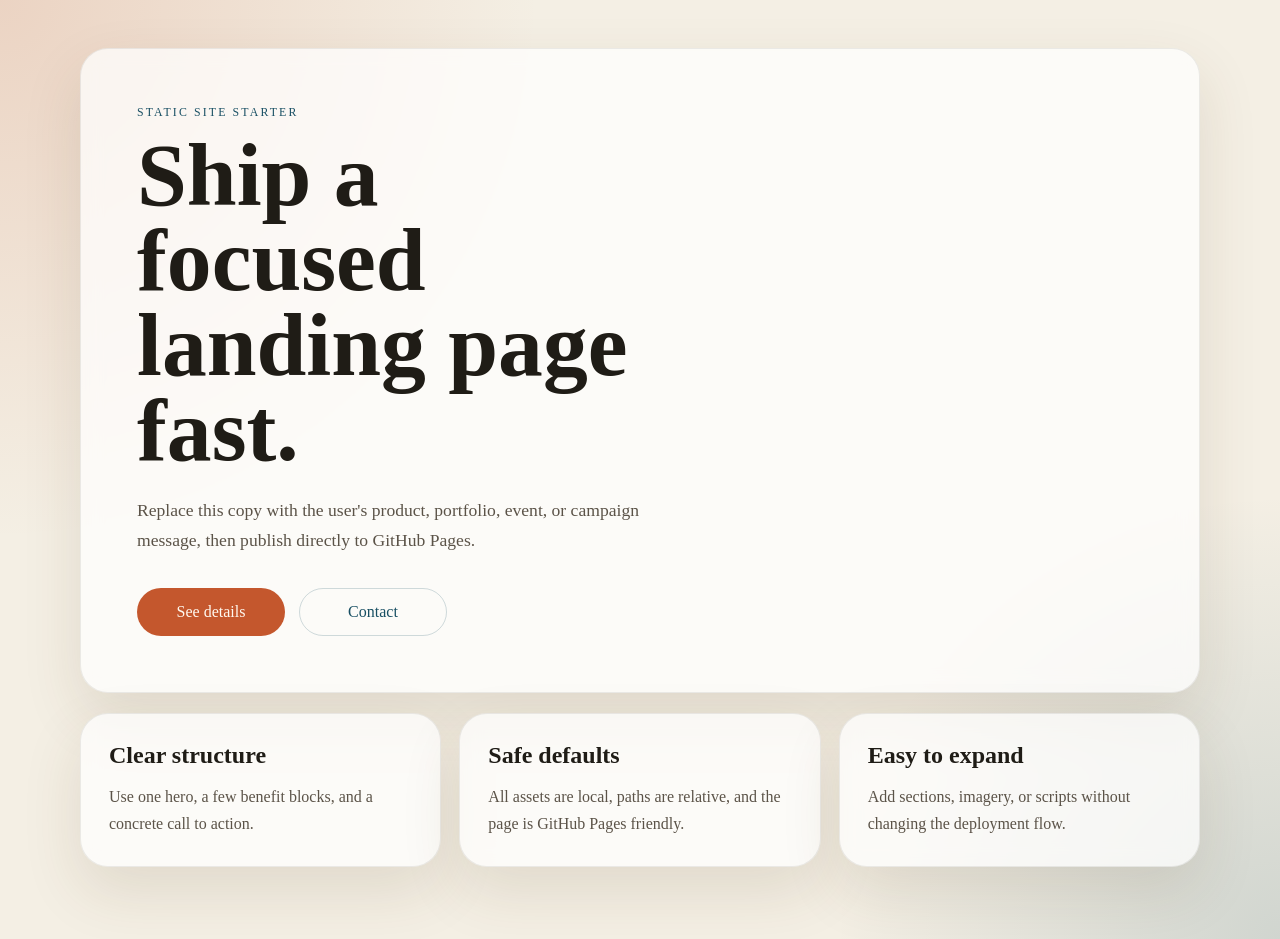
==== index.html @ 8eb9bbf6 "Deploy static site starter" ====
<!doctype html>
<html lang="en">
  <head>
    <meta charset="UTF-8" />
    <meta name="viewport" content="width=device-width, initial-scale=1.0" />
    <title>Launch Ready</title>
    <link rel="stylesheet" href="./styles.css" />
  </head>
  <body>
    <main class="page">
      <section class="hero">
        <p class="eyebrow">Static Site Starter</p>
        <h1>Ship a focused landing page fast.</h1>
        <p class="lede">
          Replace this copy with the user's product, portfolio, event, or campaign
          message, then publish directly to GitHub Pages.
        </p>
        <div class="actions">
          <a class="button primary" href="#details">See details</a>
          <a class="button secondary" href="mailto:hello@example.com">Contact</a>
        </div>
      </section>

      <section class="details" id="details">
        <article>
          <h2>Clear structure</h2>
          <p>Use one hero, a few benefit blocks, and a concrete call to action.</p>
        </article>
        <article>
          <h2>Safe defaults</h2>
          <p>All assets are local, paths are relative, and the page is GitHub Pages friendly.</p>
        </article>
        <article>
          <h2>Easy to expand</h2>
          <p>Add sections, imagery, or scripts without changing the deployment flow.</p>
        </article>
      </section>
    </main>
    <script src="./script.js"></script>
  </body>
</html>
---- styles.css ----
:root {
  color-scheme: light;
  --bg: #f4efe4;
  --panel: rgba(255, 255, 255, 0.72);
  --ink: #1f1c16;
  --muted: #5b5348;
  --accent: #c4572d;
  --accent-2: #184f63;
  --border: rgba(31, 28, 22, 0.08);
  --shadow: 0 24px 60px rgba(84, 61, 23, 0.12);
}

* {
  box-sizing: border-box;
}

body {
  margin: 0;
  min-height: 100vh;
  font-family: "Georgia", "Times New Roman", serif;
  color: var(--ink);
  background:
    radial-gradient(circle at top left, rgba(196, 87, 45, 0.18), transparent 34%),
    radial-gradient(circle at bottom right, rgba(24, 79, 99, 0.16), transparent 28%),
    var(--bg);
}

.page {
  width: min(1120px, calc(100% - 32px));
  margin: 0 auto;
  padding: 48px 0 72px;
}

.hero,
.details article {
  background: var(--panel);
  border: 1px solid var(--border);
  border-radius: 28px;
  box-shadow: var(--shadow);
  backdrop-filter: blur(10px);
}

.hero {
  padding: 56px;
}

.eyebrow {
  margin: 0 0 12px;
  text-transform: uppercase;
  letter-spacing: 0.18em;
  font-size: 0.74rem;
  color: var(--accent-2);
}

h1,
h2 {
  margin: 0;
  font-weight: 600;
}

h1 {
  max-width: 12ch;
  font-size: clamp(2.8rem, 7vw, 5.6rem);
  line-height: 0.95;
}

.lede {
  max-width: 58ch;
  margin: 24px 0 0;
  font-size: 1.1rem;
  line-height: 1.7;
  color: var(--muted);
}

.actions {
  display: flex;
  flex-wrap: wrap;
  gap: 14px;
  margin-top: 32px;
}

.button {
  display: inline-flex;
  align-items: center;
  justify-content: center;
  min-width: 148px;
  padding: 14px 20px;
  border-radius: 999px;
  text-decoration: none;
  transition: transform 180ms ease, opacity 180ms ease;
}

.button:hover {
  transform: translateY(-1px);
}

.primary {
  background: var(--accent);
  color: #fff9f0;
}

.secondary {
  border: 1px solid rgba(24, 79, 99, 0.2);
  color: var(--accent-2);
}

.details {
  display: grid;
  grid-template-columns: repeat(3, minmax(0, 1fr));
  gap: 18px;
  margin-top: 20px;
}

.details article {
  padding: 28px;
}

.details p {
  margin: 14px 0 0;
  line-height: 1.7;
  color: var(--muted);
}

@media (max-width: 780px) {
  .page {
    width: min(100% - 20px, 1120px);
    padding-top: 24px;
  }

  .hero {
    padding: 28px;
  }

  .details {
    grid-template-columns: 1fr;
  }
}
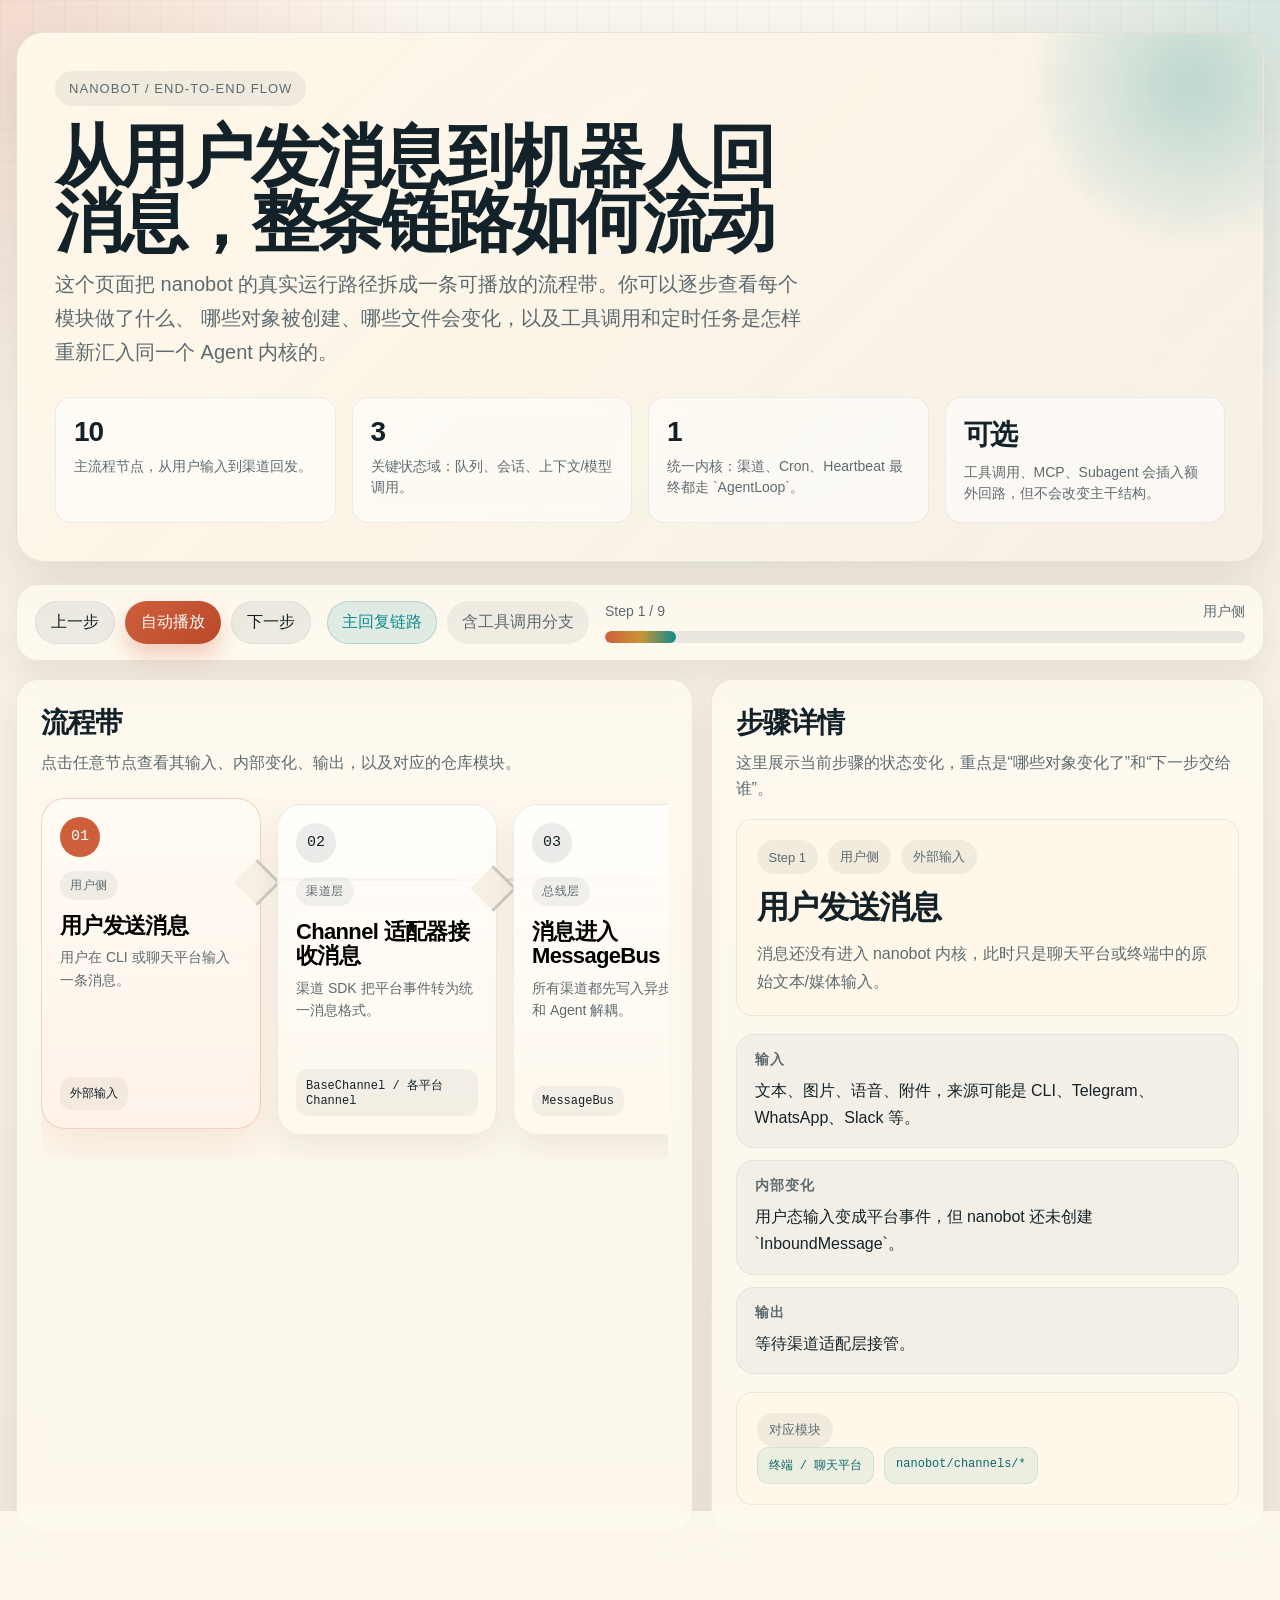
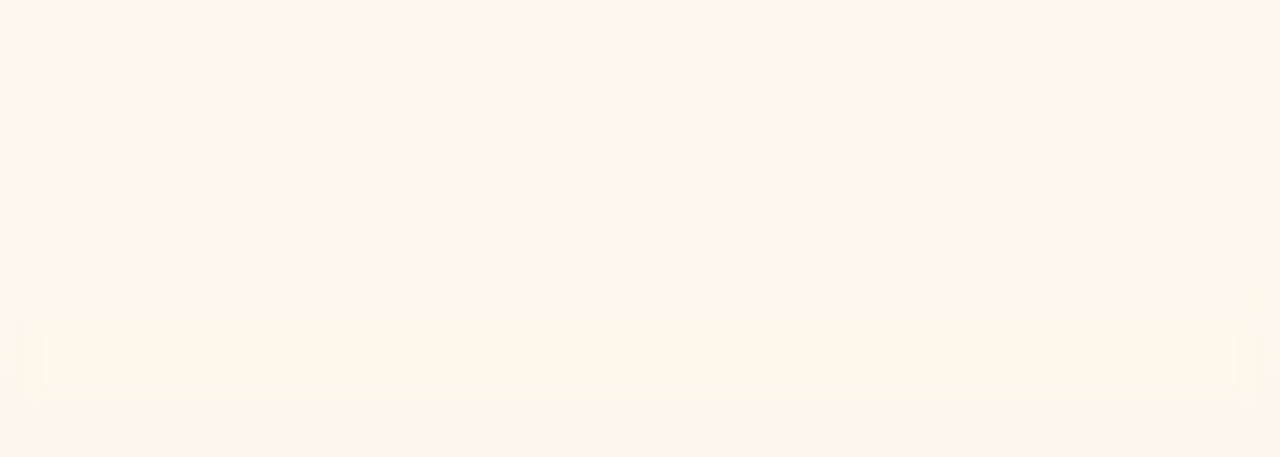
==== commit a18bf323: "Deploy nanobot message flow site" ====
--- a/index.html
+++ b/index.html
@@ -1,41 +1,1134 @@
-<!doctype html>
-<html lang="en">
-  <head>
-    <meta charset="UTF-8" />
-    <meta name="viewport" content="width=device-width, initial-scale=1.0" />
-    <title>Launch Ready</title>
-    <link rel="stylesheet" href="./styles.css" />
-  </head>
-  <body>
-    <main class="page">
-      <section class="hero">
-        <p class="eyebrow">Static Site Starter</p>
-        <h1>Ship a focused landing page fast.</h1>
-        <p class="lede">
-          Replace this copy with the user's product, portfolio, event, or campaign
-          message, then publish directly to GitHub Pages.
-        </p>
-        <div class="actions">
-          <a class="button primary" href="#details">See details</a>
-          <a class="button secondary" href="mailto:hello@example.com">Contact</a>
+<!DOCTYPE html>
+<html lang="zh-CN">
+<head>
+  <meta charset="UTF-8">
+  <meta name="viewport" content="width=device-width, initial-scale=1.0">
+  <title>nanobot 消息全流程可视化</title>
+  <style>
+    :root {
+      --bg: #f6efe4;
+      --bg-deep: #e9dbc5;
+      --panel: rgba(255, 250, 241, 0.82);
+      --panel-strong: rgba(255, 248, 234, 0.94);
+      --ink: #132229;
+      --muted: #5d6b70;
+      --line: rgba(19, 34, 41, 0.12);
+      --accent: #cf5f3b;
+      --accent-soft: rgba(207, 95, 59, 0.14);
+      --secondary: #0f8b8d;
+      --secondary-soft: rgba(15, 139, 141, 0.12);
+      --gold: #c99534;
+      --shadow: 0 22px 55px rgba(45, 41, 35, 0.12);
+      --radius-xl: 28px;
+      --radius-lg: 22px;
+      --radius-md: 16px;
+      --max-width: 1360px;
+      --font-main: "Avenir Next", "Segoe UI Variable", "IBM Plex Sans", "PingFang SC", "Hiragino Sans GB", sans-serif;
+      --font-mono: "SF Mono", "IBM Plex Mono", "Menlo", monospace;
+    }
+
+    * {
+      box-sizing: border-box;
+    }
+
+    html {
+      scroll-behavior: smooth;
+    }
+
+    body {
+      margin: 0;
+      font-family: var(--font-main);
+      color: var(--ink);
+      background:
+        radial-gradient(circle at top left, rgba(207, 95, 59, 0.18), transparent 26rem),
+        radial-gradient(circle at top right, rgba(15, 139, 141, 0.16), transparent 24rem),
+        linear-gradient(180deg, #fbf6ee 0%, var(--bg) 40%, #efe6d8 100%);
+      min-height: 100vh;
+    }
+
+    body::before {
+      content: "";
+      position: fixed;
+      inset: 0;
+      pointer-events: none;
+      background-image:
+        linear-gradient(rgba(19, 34, 41, 0.03) 1px, transparent 1px),
+        linear-gradient(90deg, rgba(19, 34, 41, 0.03) 1px, transparent 1px);
+      background-size: 32px 32px;
+      mask-image: linear-gradient(180deg, rgba(0, 0, 0, 0.75), transparent 86%);
+    }
+
+    .shell {
+      position: relative;
+      width: min(var(--max-width), calc(100vw - 32px));
+      margin: 0 auto;
+      padding: 32px 0 48px;
+    }
+
+    .hero {
+      position: relative;
+      overflow: hidden;
+      padding: 38px;
+      border-radius: var(--radius-xl);
+      background:
+        linear-gradient(135deg, rgba(255, 248, 234, 0.98), rgba(246, 239, 228, 0.92)),
+        linear-gradient(160deg, var(--accent-soft), transparent 42%);
+      border: 1px solid rgba(19, 34, 41, 0.08);
+      box-shadow: var(--shadow);
+    }
+
+    .hero::after {
+      content: "";
+      position: absolute;
+      width: 320px;
+      height: 320px;
+      right: -90px;
+      top: -110px;
+      border-radius: 50%;
+      background:
+        radial-gradient(circle at center, rgba(15, 139, 141, 0.26), rgba(15, 139, 141, 0.04) 65%, transparent 70%);
+      filter: blur(8px);
+    }
+
+    .eyebrow {
+      display: inline-flex;
+      align-items: center;
+      gap: 10px;
+      padding: 10px 14px;
+      border-radius: 999px;
+      background: rgba(19, 34, 41, 0.06);
+      color: var(--muted);
+      font-size: 13px;
+      letter-spacing: 0.08em;
+      text-transform: uppercase;
+    }
+
+    h1 {
+      margin: 18px 0 14px;
+      max-width: 780px;
+      font-size: clamp(32px, 6vw, 68px);
+      line-height: 0.95;
+      letter-spacing: -0.04em;
+    }
+
+    .hero p {
+      max-width: 760px;
+      margin: 0;
+      font-size: clamp(16px, 2vw, 20px);
+      line-height: 1.7;
+      color: var(--muted);
+    }
+
+    .hero-grid {
+      display: grid;
+      gap: 16px;
+      margin-top: 28px;
+      grid-template-columns: repeat(4, minmax(0, 1fr));
+    }
+
+    .metric {
+      padding: 18px;
+      border-radius: var(--radius-md);
+      background: rgba(255, 255, 255, 0.56);
+      border: 1px solid rgba(19, 34, 41, 0.07);
+      backdrop-filter: blur(10px);
+    }
+
+    .metric strong {
+      display: block;
+      font-size: 28px;
+      letter-spacing: -0.04em;
+    }
+
+    .metric span {
+      display: block;
+      margin-top: 8px;
+      color: var(--muted);
+      font-size: 14px;
+      line-height: 1.5;
+    }
+
+    .controls {
+      display: flex;
+      flex-wrap: wrap;
+      justify-content: space-between;
+      gap: 16px;
+      align-items: center;
+      margin: 22px 0 18px;
+      padding: 16px 18px;
+      border-radius: var(--radius-lg);
+      background: var(--panel);
+      border: 1px solid rgba(19, 34, 41, 0.08);
+      box-shadow: 0 12px 28px rgba(45, 41, 35, 0.08);
+      backdrop-filter: blur(10px);
+    }
+
+    .controls-group {
+      display: flex;
+      flex-wrap: wrap;
+      align-items: center;
+      gap: 10px;
+    }
+
+    button {
+      border: 0;
+      cursor: pointer;
+      transition: transform 180ms ease, box-shadow 180ms ease, background 180ms ease;
+      font: inherit;
+    }
+
+    .action {
+      padding: 11px 16px;
+      border-radius: 999px;
+      background: rgba(19, 34, 41, 0.07);
+      color: var(--ink);
+      box-shadow: inset 0 0 0 1px rgba(19, 34, 41, 0.06);
+    }
+
+    .action.primary {
+      background: linear-gradient(135deg, var(--accent), #b9492a);
+      color: #fff;
+      box-shadow: 0 12px 22px rgba(207, 95, 59, 0.28);
+    }
+
+    .action:hover {
+      transform: translateY(-1px);
+    }
+
+    .chipset {
+      display: flex;
+      flex-wrap: wrap;
+      gap: 10px;
+    }
+
+    .chip {
+      padding: 10px 14px;
+      border-radius: 999px;
+      background: rgba(19, 34, 41, 0.06);
+      color: var(--muted);
+      cursor: pointer;
+      user-select: none;
+      border: 1px solid transparent;
+      transition: all 180ms ease;
+    }
+
+    .chip.active {
+      background: var(--secondary-soft);
+      color: var(--secondary);
+      border-color: rgba(15, 139, 141, 0.22);
+    }
+
+    .progress-wrap {
+      min-width: 260px;
+      flex: 1;
+    }
+
+    .progress-meta {
+      display: flex;
+      justify-content: space-between;
+      margin-bottom: 10px;
+      font-size: 14px;
+      color: var(--muted);
+    }
+
+    .progress-bar {
+      position: relative;
+      height: 12px;
+      border-radius: 999px;
+      background: rgba(19, 34, 41, 0.08);
+      overflow: hidden;
+    }
+
+    .progress-fill {
+      position: absolute;
+      inset: 0 auto 0 0;
+      width: 12%;
+      background: linear-gradient(90deg, var(--accent), var(--gold), var(--secondary));
+      border-radius: inherit;
+      transition: width 300ms ease;
+    }
+
+    .main-grid {
+      display: grid;
+      grid-template-columns: minmax(0, 1.1fr) minmax(360px, 0.9fr);
+      gap: 18px;
+    }
+
+    .panel {
+      background: var(--panel);
+      border: 1px solid rgba(19, 34, 41, 0.08);
+      border-radius: var(--radius-lg);
+      box-shadow: 0 18px 36px rgba(45, 41, 35, 0.08);
+      backdrop-filter: blur(10px);
+    }
+
+    .timeline-panel {
+      padding: 24px;
+      overflow: hidden;
+    }
+
+    .timeline-head {
+      display: flex;
+      justify-content: space-between;
+      gap: 16px;
+      align-items: end;
+      margin-bottom: 20px;
+    }
+
+    .timeline-head h2,
+    .detail-head h2,
+    .board-head h2 {
+      margin: 0;
+      font-size: 28px;
+      letter-spacing: -0.03em;
+    }
+
+    .timeline-head p,
+    .detail-head p,
+    .board-head p {
+      margin: 8px 0 0;
+      color: var(--muted);
+      line-height: 1.6;
+    }
+
+    .lane {
+      position: relative;
+      display: grid;
+      grid-template-columns: repeat(var(--step-count, 10), minmax(220px, 1fr));
+      gap: 16px;
+      overflow-x: auto;
+      padding: 8px 6px 24px;
+      scroll-snap-type: x proximity;
+    }
+
+    .lane::before {
+      content: "";
+      position: absolute;
+      left: 0;
+      right: 0;
+      top: 82px;
+      height: 3px;
+      background:
+        linear-gradient(90deg, rgba(19, 34, 41, 0.06), rgba(19, 34, 41, 0.18), rgba(19, 34, 41, 0.06));
+    }
+
+    .step {
+      position: relative;
+      z-index: 1;
+      display: flex;
+      flex-direction: column;
+      text-align: left;
+      min-height: 220px;
+      padding: 18px;
+      border-radius: 24px;
+      border: 1px solid rgba(19, 34, 41, 0.08);
+      background: linear-gradient(180deg, rgba(255, 255, 255, 0.78), rgba(255, 248, 236, 0.92));
+      box-shadow: 0 14px 30px rgba(45, 41, 35, 0.08);
+      scroll-snap-align: start;
+      transition: transform 200ms ease, border-color 200ms ease, box-shadow 200ms ease, background 200ms ease;
+    }
+
+    .step::before {
+      content: "";
+      position: absolute;
+      top: 67px;
+      right: -14px;
+      width: 30px;
+      height: 30px;
+      border-top: 3px solid rgba(19, 34, 41, 0.18);
+      border-right: 3px solid rgba(19, 34, 41, 0.18);
+      transform: rotate(45deg);
+      background: var(--bg);
+      z-index: -1;
+    }
+
+    .step:last-child::before {
+      display: none;
+    }
+
+    .step.active {
+      transform: translateY(-6px);
+      border-color: rgba(207, 95, 59, 0.26);
+      background:
+        linear-gradient(180deg, rgba(255, 251, 244, 1), rgba(255, 243, 232, 0.98)),
+        radial-gradient(circle at top right, rgba(207, 95, 59, 0.16), transparent 12rem);
+      box-shadow: 0 20px 44px rgba(207, 95, 59, 0.12);
+    }
+
+    .step.optional {
+      background:
+        linear-gradient(180deg, rgba(244, 251, 250, 0.95), rgba(235, 246, 245, 0.98));
+    }
+
+    .step-num {
+      display: inline-flex;
+      width: 40px;
+      height: 40px;
+      align-items: center;
+      justify-content: center;
+      border-radius: 50%;
+      font-family: var(--font-mono);
+      font-size: 15px;
+      background: rgba(19, 34, 41, 0.08);
+      color: var(--ink);
+    }
+
+    .step.active .step-num {
+      background: var(--accent);
+      color: #fff;
+    }
+
+    .step-tag {
+      display: inline-flex;
+      margin-top: 14px;
+      padding: 6px 10px;
+      border-radius: 999px;
+      font-size: 12px;
+      letter-spacing: 0.06em;
+      text-transform: uppercase;
+      color: var(--muted);
+      background: rgba(19, 34, 41, 0.06);
+    }
+
+    .step h3 {
+      margin: 14px 0 8px;
+      font-size: 22px;
+      line-height: 1.12;
+      letter-spacing: -0.03em;
+    }
+
+    .step p {
+      margin: 0 0 14px;
+      color: var(--muted);
+      line-height: 1.6;
+      font-size: 14px;
+    }
+
+    .step code {
+      display: inline-block;
+      margin-top: auto;
+      font-family: var(--font-mono);
+      font-size: 12px;
+      padding: 8px 10px;
+      border-radius: 12px;
+      background: rgba(19, 34, 41, 0.05);
+      color: var(--ink);
+    }
+
+    .detail-panel {
+      padding: 24px;
+      display: grid;
+      gap: 18px;
+      align-content: start;
+    }
+
+    .detail-card {
+      padding: 20px;
+      border-radius: var(--radius-md);
+      background: var(--panel-strong);
+      border: 1px solid rgba(19, 34, 41, 0.08);
+    }
+
+    .detail-meta {
+      display: flex;
+      flex-wrap: wrap;
+      gap: 10px;
+      margin-bottom: 12px;
+    }
+
+    .pill {
+      display: inline-flex;
+      align-items: center;
+      gap: 8px;
+      padding: 8px 12px;
+      border-radius: 999px;
+      font-size: 13px;
+      background: rgba(19, 34, 41, 0.06);
+      color: var(--muted);
+    }
+
+    .detail-title {
+      margin: 0;
+      font-size: 32px;
+      letter-spacing: -0.04em;
+    }
+
+    .detail-lead {
+      margin: 10px 0 0;
+      color: var(--muted);
+      line-height: 1.7;
+      font-size: 16px;
+    }
+
+    .change-grid {
+      display: grid;
+      gap: 12px;
+    }
+
+    .change {
+      padding: 16px 18px;
+      border-radius: 18px;
+      background: rgba(19, 34, 41, 0.04);
+      border: 1px solid rgba(19, 34, 41, 0.06);
+    }
+
+    .change strong {
+      display: block;
+      font-size: 14px;
+      text-transform: uppercase;
+      letter-spacing: 0.08em;
+      color: var(--muted);
+      margin-bottom: 8px;
+    }
+
+    .change p {
+      margin: 0;
+      line-height: 1.7;
+    }
+
+    .file-list {
+      display: flex;
+      flex-wrap: wrap;
+      gap: 10px;
+    }
+
+    .file {
+      font-family: var(--font-mono);
+      font-size: 12px;
+      padding: 9px 11px;
+      border-radius: 12px;
+      background: rgba(15, 139, 141, 0.08);
+      color: #0d6769;
+      border: 1px solid rgba(15, 139, 141, 0.12);
+    }
+
+    .board {
+      margin-top: 18px;
+      padding: 24px;
+    }
+
+    .board-grid {
+      display: grid;
+      grid-template-columns: repeat(4, minmax(0, 1fr));
+      gap: 14px;
+      margin-top: 18px;
+    }
+
+    .state-box {
+      padding: 16px;
+      border-radius: 18px;
+      border: 1px solid rgba(19, 34, 41, 0.07);
+      background: linear-gradient(180deg, rgba(255, 251, 245, 0.9), rgba(248, 241, 231, 0.88));
+    }
+
+    .state-box h3 {
+      margin: 0 0 10px;
+      font-size: 15px;
+      letter-spacing: 0.04em;
+      text-transform: uppercase;
+      color: var(--muted);
+    }
+
+    .state-box p {
+      margin: 0;
+      line-height: 1.7;
+      font-size: 14px;
+    }
+
+    .legend {
+      display: flex;
+      flex-wrap: wrap;
+      gap: 12px;
+      margin-top: 16px;
+      color: var(--muted);
+      font-size: 14px;
+    }
+
+    .legend span {
+      display: inline-flex;
+      align-items: center;
+      gap: 8px;
+    }
+
+    .legend i {
+      width: 12px;
+      height: 12px;
+      border-radius: 50%;
+      display: inline-block;
+    }
+
+    .legend .l1 {
+      background: var(--accent);
+    }
+
+    .legend .l2 {
+      background: var(--secondary);
+    }
+
+    .legend .l3 {
+      background: var(--gold);
+    }
+
+    .footer-note {
+      margin-top: 18px;
+      padding: 16px 18px;
+      border-radius: 18px;
+      background: rgba(19, 34, 41, 0.05);
+      color: var(--muted);
+      line-height: 1.7;
+    }
+
+    @media (max-width: 1120px) {
+      .hero-grid,
+      .board-grid,
+      .main-grid {
+        grid-template-columns: repeat(2, minmax(0, 1fr));
+      }
+
+      .main-grid {
+        grid-template-columns: 1fr;
+      }
+    }
+
+    @media (max-width: 720px) {
+      .shell {
+        width: min(var(--max-width), calc(100vw - 20px));
+        padding-top: 18px;
+      }
+
+      .hero,
+      .timeline-panel,
+      .detail-panel,
+      .board {
+        padding: 18px;
+      }
+
+      .hero-grid,
+      .board-grid {
+        grid-template-columns: 1fr;
+      }
+
+      .timeline-head {
+        display: block;
+      }
+
+      .lane {
+        grid-template-columns: repeat(var(--step-count, 10), minmax(250px, 1fr));
+      }
+
+      h1 {
+        line-height: 1;
+      }
+    }
+  </style>
+</head>
+<body>
+  <div class="shell">
+    <section class="hero">
+      <div class="eyebrow">nanobot / end-to-end flow</div>
+      <h1>从用户发消息到机器人回消息，整条链路如何流动</h1>
+      <p>
+        这个页面把 nanobot 的真实运行路径拆成一条可播放的流程带。你可以逐步查看每个模块做了什么、
+        哪些对象被创建、哪些文件会变化，以及工具调用和定时任务是怎样重新汇入同一个 Agent 内核的。
+      </p>
+      <div class="hero-grid">
+        <div class="metric">
+          <strong>10</strong>
+          <span>主流程节点，从用户输入到渠道回发。</span>
         </div>
-      </section>
-
-      <section class="details" id="details">
-        <article>
-          <h2>Clear structure</h2>
-          <p>Use one hero, a few benefit blocks, and a concrete call to action.</p>
-        </article>
-        <article>
-          <h2>Safe defaults</h2>
-          <p>All assets are local, paths are relative, and the page is GitHub Pages friendly.</p>
-        </article>
-        <article>
-          <h2>Easy to expand</h2>
-          <p>Add sections, imagery, or scripts without changing the deployment flow.</p>
-        </article>
-      </section>
-    </main>
-    <script src="./script.js"></script>
-  </body>
+        <div class="metric">
+          <strong>3</strong>
+          <span>关键状态域：队列、会话、上下文/模型调用。</span>
+        </div>
+        <div class="metric">
+          <strong>1</strong>
+          <span>统一内核：渠道、Cron、Heartbeat 最终都走 `AgentLoop`。</span>
+        </div>
+        <div class="metric">
+          <strong>可选</strong>
+          <span>工具调用、MCP、Subagent 会插入额外回路，但不会改变主干结构。</span>
+        </div>
+      </div>
+    </section>
+
+    <section class="controls panel">
+      <div class="controls-group">
+        <button class="action" id="prevBtn">上一步</button>
+        <button class="action primary" id="playBtn">自动播放</button>
+        <button class="action" id="nextBtn">下一步</button>
+      </div>
+      <div class="chipset" id="modeSwitch">
+        <button class="chip active" data-mode="main">主回复链路</button>
+        <button class="chip" data-mode="optional">含工具调用分支</button>
+      </div>
+      <div class="progress-wrap">
+        <div class="progress-meta">
+          <span id="stepCounter">Step 1 / 10</span>
+          <span id="stepLayer">用户侧</span>
+        </div>
+        <div class="progress-bar">
+          <div class="progress-fill" id="progressFill"></div>
+        </div>
+      </div>
+    </section>
+
+    <section class="main-grid">
+      <div class="timeline-panel panel">
+        <div class="timeline-head">
+          <div>
+            <h2>流程带</h2>
+            <p>点击任意节点查看其输入、内部变化、输出，以及对应的仓库模块。</p>
+          </div>
+        </div>
+        <div class="lane" id="timeline"></div>
+      </div>
+
+      <aside class="detail-panel panel">
+        <div class="detail-head">
+          <h2>步骤详情</h2>
+          <p>这里展示当前步骤的状态变化，重点是“哪些对象变化了”和“下一步交给谁”。</p>
+        </div>
+        <div class="detail-card">
+          <div class="detail-meta" id="detailMeta"></div>
+          <h3 class="detail-title" id="detailTitle"></h3>
+          <p class="detail-lead" id="detailLead"></p>
+        </div>
+        <div class="change-grid" id="changeGrid"></div>
+        <div class="detail-card">
+          <div class="pill">对应模块</div>
+          <div class="file-list" id="fileList"></div>
+        </div>
+      </aside>
+    </section>
+
+    <section class="board panel">
+      <div class="board-head">
+        <h2>状态变化看板</h2>
+        <p>不管消息从 Telegram、WhatsApp、CLI 还是 Cron 进来，最终都围绕下面这些状态域流转。</p>
+      </div>
+      <div class="board-grid" id="boardGrid"></div>
+      <div class="legend">
+        <span><i class="l1"></i>消息载荷移动</span>
+        <span><i class="l2"></i>状态或文件持久化</span>
+        <span><i class="l3"></i>模型决策与工具回路</span>
+      </div>
+      <div class="footer-note">
+        额外说明：工具调用不是一条并行管线，而是 `Provider.chat()` 返回 tool calls 之后，
+        `AgentLoop` 在同一轮对话中执行工具、追加 `tool` 消息，再继续把结果送回模型。Cron、Heartbeat、Subagent
+        只是不同触发源，最后仍回到同一个消息处理内核。
+      </div>
+    </section>
+  </div>
+
+  <script>
+    const steps = [
+      {
+        id: 1,
+        mode: "main",
+        layer: "用户侧",
+        tag: "entry",
+        title: "用户发送消息",
+        short: "用户在 CLI 或聊天平台输入一条消息。",
+        module: "外部输入",
+        lead: "消息还没有进入 nanobot 内核，此时只是聊天平台或终端中的原始文本/媒体输入。",
+        input: "文本、图片、语音、附件，来源可能是 CLI、Telegram、WhatsApp、Slack 等。",
+        mutate: "用户态输入变成平台事件，但 nanobot 还未创建 `InboundMessage`。",
+        output: "等待渠道适配层接管。",
+        files: ["终端 / 聊天平台", "nanobot/channels/*"],
+        board: {
+          "Channel": "平台侧监听到一条新消息。",
+          "MessageBus": "还没有任何入队数据。",
+          "Session": "无变化。",
+          "Prompt": "尚未构造。",
+          "LLM": "未调用。",
+          "Tool": "未触发。",
+          "Outbound": "无出站消息。",
+          "Persistence": "无文件变化。"
+        }
+      },
+      {
+        id: 2,
+        mode: "main",
+        layer: "渠道层",
+        tag: "adapter",
+        title: "Channel 适配器接收消息",
+        short: "渠道 SDK 把平台事件转为统一消息格式。",
+        module: "BaseChannel / 各平台 Channel",
+        lead: "各渠道实现自己的接入逻辑，但都会调用统一的 `_handle_message()`，最后构造 `InboundMessage`。",
+        input: "平台事件对象，例如 Telegram Update、WhatsApp bridge JSON。",
+        mutate: "执行 allowlist 校验，抽取 `sender_id`、`chat_id`、`content`、`media`、`metadata`。",
+        output: "构造统一的 `InboundMessage`。",
+        files: ["nanobot/channels/base.py", "nanobot/channels/telegram.py", "nanobot/channels/whatsapp.py"],
+        board: {
+          "Channel": "平台事件被归一化为统一字段。",
+          "MessageBus": "`publish_inbound()` 准备入队。",
+          "Session": "无变化。",
+          "Prompt": "尚未构造。",
+          "LLM": "未调用。",
+          "Tool": "未触发。",
+          "Outbound": "无出站。",
+          "Persistence": "媒体文件可能先落盘。"
+        }
+      },
+      {
+        id: 3,
+        mode: "main",
+        layer: "总线层",
+        tag: "queue",
+        title: "消息进入 MessageBus",
+        short: "所有渠道都先写入异步队列，和 Agent 解耦。",
+        module: "MessageBus",
+        lead: "渠道层与 Agent 内核通过 `inbound` / `outbound` 两个异步队列解耦，简化了多渠道并发接入。",
+        input: "`InboundMessage`。",
+        mutate: "`bus.inbound` 队列长度 +1，等待 AgentLoop 消费。",
+        output: "AgentLoop 下一次轮询时取走该消息。",
+        files: ["nanobot/bus/events.py", "nanobot/bus/queue.py"],
+        board: {
+          "Channel": "渠道层处理完毕，进入公共总线。",
+          "MessageBus": "`inbound` 队列新增一条待处理消息。",
+          "Session": "无变化。",
+          "Prompt": "尚未构造。",
+          "LLM": "未调用。",
+          "Tool": "未触发。",
+          "Outbound": "仍为空。",
+          "Persistence": "无文件变化。"
+        }
+      },
+      {
+        id: 4,
+        mode: "main",
+        layer: "Agent 内核",
+        tag: "dispatch",
+        title: "AgentLoop 取消息并分派",
+        short: "AgentLoop 消费队列消息，进入统一处理入口。",
+        module: "AgentLoop.run / _process_message",
+        lead: "这里是整个项目的主干。`/stop`、`/new`、`/help`、普通消息、system 消息都在这里分流。当前实现有全局 `_processing_lock`，所以处理是全局串行的。",
+        input: "`InboundMessage`。",
+        mutate: "确定 session key，设置工具上下文，必要时触发命令处理和后台 consolidation。",
+        output: "准备读取 session 历史并组装 prompt。",
+        files: ["nanobot/agent/loop.py", "nanobot/session/manager.py"],
+        board: {
+          "Channel": "消息正式进入 AI 内核。",
+          "MessageBus": "该条消息从 `inbound` 被消费。",
+          "Session": "查找或创建当前会话。",
+          "Prompt": "开始准备历史上下文。",
+          "LLM": "尚未调用。",
+          "Tool": "工具上下文被设置，但未执行。",
+          "Outbound": "无出站。",
+          "Persistence": "如果 `/new`，可能触发归档。"
+        }
+      },
+      {
+        id: 5,
+        mode: "main",
+        layer: "上下文层",
+        tag: "context",
+        title: "构建 Session 历史与 Prompt",
+        short: "把 bootstrap、memory、skills、历史消息合并成模型输入。",
+        module: "ContextBuilder + SessionManager + MemoryStore",
+        lead: "此处会从 workspace 读取 `AGENTS.md / SOUL.md / USER.md / TOOLS.md`，再拼接 MEMORY、技能摘要、当前运行时信息和历史对话。",
+        input: "当前消息 + session 历史 + workspace 文件。",
+        mutate: "生成 `messages[]`，其中 system prompt 包含身份、规则、记忆、技能摘要；user 消息前面会插入 runtime context。",
+        output: "一组可直接发送给 LLM 的 messages。",
+        files: ["nanobot/agent/context.py", "nanobot/agent/memory.py", "nanobot/agent/skills.py", "nanobot/session/manager.py"],
+        board: {
+          "Channel": "与渠道无关，进入纯 Agent 上下文拼装。",
+          "MessageBus": "无变化。",
+          "Session": "读取 JSONL 历史，截取未归档部分。",
+          "Prompt": "system + history + current user message 完成。",
+          "LLM": "下一步准备调用。",
+          "Tool": "尚未执行。",
+          "Outbound": "无出站。",
+          "Persistence": "读取 workspace 里的 bootstrap/memory/skills。"
+        }
+      },
+      {
+        id: 6,
+        mode: "main",
+        layer: "Provider 层",
+        tag: "llm",
+        title: "Provider 发起模型调用",
+        short: "通过 LiteLLM 或直连 Provider 调用模型。",
+        module: "LiteLLMProvider / CustomProvider / AzureOpenAIProvider",
+        lead: "Provider 负责兼容不同厂商的模型命名、参数差异、OAuth、prompt caching、tool call id 规范化等细节。",
+        input: "`messages[]` + tool definitions + model config。",
+        mutate: "发起 `chat()` 请求，等待模型返回文本或 tool calls。",
+        output: "`LLMResponse`，可能是最终答案，也可能是需要执行工具。",
+        files: ["nanobot/providers/litellm_provider.py", "nanobot/providers/custom_provider.py", "nanobot/providers/registry.py"],
+        board: {
+          "Channel": "无变化。",
+          "MessageBus": "无变化。",
+          "Session": "尚未写回。",
+          "Prompt": "被冻结为本轮模型输入。",
+          "LLM": "产生 `content` 或 `tool_calls`。",
+          "Tool": "如果返回工具请求，则进入下一分支。",
+          "Outbound": "无出站。",
+          "Persistence": "无文件变化。"
+        }
+      },
+      {
+        id: 7,
+        mode: "optional",
+        layer: "工具回路",
+        tag: "tools",
+        title: "可选：执行 Tools / MCP / Subagent",
+        short: "模型先调用工具，再把工具结果送回模型继续推理。",
+        module: "ToolRegistry + 各类 Tool + MCP",
+        lead: "这一步不是独立管线，而是嵌在 AgentLoop 的单轮对话里。工具结果会被追加为 `tool` 消息，模型继续下一轮推理，直到返回最终文本。",
+        input: "`tool_calls`，例如 `read_file`、`exec`、`web_search`、`message`、`spawn`、`mcp_*`。",
+        mutate: "执行工具，产生工具输出；如果 `spawn`，后台子代理会在完成后通过 `system` 消息重新回到主 Agent。",
+        output: "新的 `tool` 消息和可能的后续模型调用。",
+        files: ["nanobot/agent/tools/registry.py", "nanobot/agent/tools/filesystem.py", "nanobot/agent/tools/shell.py", "nanobot/agent/tools/mcp.py", "nanobot/agent/subagent.py"],
+        board: {
+          "Channel": "`message` 工具可直接向用户发阶段性通知。",
+          "MessageBus": "可能额外产生 system/outbound 消息。",
+          "Session": "工具调用和结果会记录进会话。",
+          "Prompt": "`assistant(tool_calls)` + `tool(result)` 追加到消息序列。",
+          "LLM": "进入多轮 tool-use loop。",
+          "Tool": "真正发生文件、命令、网络或子任务操作。",
+          "Outbound": "可能有进度消息或直接发送。",
+          "Persistence": "可能读写 workspace、cron、memory 等。"
+        }
+      },
+      {
+        id: 8,
+        mode: "main",
+        layer: "会话层",
+        tag: "session",
+        title: "保存本轮消息并触发记忆归档",
+        short: "最终结果和工具痕迹写回 session，必要时做 memory consolidation。",
+        module: "SessionManager + MemoryStore",
+        lead: "当前轮的 user / assistant / tool 消息会写入 JSONL；超过窗口后，旧消息会被归档到 `MEMORY.md` 和 `HISTORY.md`。",
+        input: "本轮完整 `messages[]`。",
+        mutate: "session JSONL 更新，`updated_at` 刷新；必要时启动 consolidation。",
+        output: "持久化后的新 session 状态。",
+        files: ["nanobot/agent/loop.py", "nanobot/session/manager.py", "nanobot/agent/memory.py"],
+        board: {
+          "Channel": "无变化。",
+          "MessageBus": "无变化。",
+          "Session": "本轮消息落盘到 `sessions/*.jsonl`。",
+          "Prompt": "为下轮对话准备新的历史基线。",
+          "LLM": "本轮调用结束。",
+          "Tool": "工具结果可能被截断后保存。",
+          "Outbound": "最终回复待发送。",
+          "Persistence": "可能更新 `MEMORY.md` / `HISTORY.md`。"
+        }
+      },
+      {
+        id: 9,
+        mode: "main",
+        layer: "出站总线",
+        tag: "outbound",
+        title: "回复写入 Outbound 队列",
+        short: "Agent 生成 `OutboundMessage`，等待具体渠道发送。",
+        module: "MessageBus + ChannelManager",
+        lead: "Agent 核心不直接依赖具体平台 SDK，而是把回复先写回 `bus.outbound`，再由 `ChannelManager` 根据 `channel` 做路由。",
+        input: "`OutboundMessage`。",
+        mutate: "`outbound` 队列长度 +1；如果是进度消息会附带 `_progress` 元数据。",
+        output: "对应渠道的 `send()` 被触发。",
+        files: ["nanobot/bus/queue.py", "nanobot/channels/manager.py", "nanobot/agent/tools/message.py"],
+        board: {
+          "Channel": "找到目标渠道实例。",
+          "MessageBus": "`outbound` 队列新增消息。",
+          "Session": "已完成保存。",
+          "Prompt": "本轮已结束。",
+          "LLM": "不再参与。",
+          "Tool": "`message` 工具和普通回复共享同一出站通路。",
+          "Outbound": "等待渠道发送。",
+          "Persistence": "无额外变化。"
+        }
+      },
+      {
+        id: 10,
+        mode: "main",
+        layer: "回发层",
+        tag: "reply",
+        title: "Channel 回发给用户",
+        short: "具体渠道把消息真正发回终端或聊天平台。",
+        module: "各平台 send() / WhatsApp Bridge",
+        lead: "Telegram、Slack、Discord、Email 等各自实现发送；WhatsApp 需要先发给本地 Node bridge，再由 bridge 调 Baileys 发回 WhatsApp。",
+        input: "`OutboundMessage`。",
+        mutate: "渠道 SDK 或本地 bridge 执行真实发送；用户侧看到回复。",
+        output: "一轮完整对话闭环完成。",
+        files: ["nanobot/channels/telegram.py", "nanobot/channels/whatsapp.py", "bridge/src/server.ts"],
+        board: {
+          "Channel": "平台收到最终回复或流式进度消息。",
+          "MessageBus": "该条 `outbound` 被消费。",
+          "Session": "等待下一轮用户输入。",
+          "Prompt": "等待新一轮构造。",
+          "LLM": "空闲。",
+          "Tool": "无变化。",
+          "Outbound": "发送完成。",
+          "Persistence": "无文件变化。"
+        }
+      }
+    ];
+
+    const boardOrder = ["Channel", "MessageBus", "Session", "Prompt", "LLM", "Tool", "Outbound", "Persistence"];
+    const timelineEl = document.getElementById("timeline");
+    const changeGrid = document.getElementById("changeGrid");
+    const detailMeta = document.getElementById("detailMeta");
+    const detailTitle = document.getElementById("detailTitle");
+    const detailLead = document.getElementById("detailLead");
+    const fileList = document.getElementById("fileList");
+    const boardGrid = document.getElementById("boardGrid");
+    const progressFill = document.getElementById("progressFill");
+    const stepCounter = document.getElementById("stepCounter");
+    const stepLayer = document.getElementById("stepLayer");
+    const chips = [...document.querySelectorAll(".chip")];
+
+    let currentMode = "main";
+    let filteredSteps = [];
+    let currentIndex = 0;
+    let timer = null;
+
+    function buildSteps() {
+      timelineEl.innerHTML = "";
+      filteredSteps = currentMode === "main"
+        ? steps.filter((step) => step.mode === "main")
+        : steps;
+      timelineEl.style.setProperty("--step-count", String(filteredSteps.length));
+
+      filteredSteps.forEach((step, index) => {
+        const item = document.createElement("button");
+        item.className = `step actionless ${step.mode === "optional" ? "optional" : ""}`;
+        item.type = "button";
+        item.dataset.index = String(index);
+        item.innerHTML = `
+          <div class="step-num">${String(index + 1).padStart(2, "0")}</div>
+          <div class="step-tag">${step.layer}</div>
+          <h3>${step.title}</h3>
+          <p>${step.short}</p>
+          <code>${step.module}</code>
+        `;
+        item.addEventListener("click", () => setCurrent(index, true));
+        timelineEl.appendChild(item);
+      });
+
+      if (currentIndex >= filteredSteps.length) currentIndex = 0;
+      render();
+    }
+
+    function render() {
+      const current = filteredSteps[currentIndex];
+      const stepNodes = [...timelineEl.children];
+
+      stepNodes.forEach((node, index) => {
+        node.classList.toggle("active", index === currentIndex);
+      });
+
+      detailMeta.innerHTML = "";
+      [
+        `Step ${currentIndex + 1}`,
+        current.layer,
+        current.module
+      ].forEach((text) => {
+        const el = document.createElement("span");
+        el.className = "pill";
+        el.textContent = text;
+        detailMeta.appendChild(el);
+      });
+
+      detailTitle.textContent = current.title;
+      detailLead.textContent = current.lead;
+
+      changeGrid.innerHTML = "";
+      [
+        ["输入", current.input],
+        ["内部变化", current.mutate],
+        ["输出", current.output]
+      ].forEach(([label, value]) => {
+        const block = document.createElement("div");
+        block.className = "change";
+        block.innerHTML = `<strong>${label}</strong><p>${value}</p>`;
+        changeGrid.appendChild(block);
+      });
+
+      fileList.innerHTML = "";
+      current.files.forEach((name) => {
+        const el = document.createElement("span");
+        el.className = "file";
+        el.textContent = name;
+        fileList.appendChild(el);
+      });
+
+      boardGrid.innerHTML = "";
+      boardOrder.forEach((key) => {
+        const box = document.createElement("div");
+        box.className = "state-box";
+        box.innerHTML = `<h3>${key}</h3><p>${current.board[key]}</p>`;
+        boardGrid.appendChild(box);
+      });
+
+      stepCounter.textContent = `Step ${currentIndex + 1} / ${filteredSteps.length}`;
+      stepLayer.textContent = current.layer;
+      progressFill.style.width = `${((currentIndex + 1) / filteredSteps.length) * 100}%`;
+
+      stepNodes[currentIndex]?.scrollIntoView({
+        behavior: "smooth",
+        inline: "center",
+        block: "nearest"
+      });
+    }
+
+    function setCurrent(index, stopAuto = false) {
+      currentIndex = (index + filteredSteps.length) % filteredSteps.length;
+      if (stopAuto) stopAutoPlay();
+      render();
+    }
+
+    function nextStep() {
+      setCurrent(currentIndex + 1);
+    }
+
+    function prevStep() {
+      setCurrent(currentIndex - 1, true);
+    }
+
+    function startAutoPlay() {
+      if (timer) return;
+      document.getElementById("playBtn").textContent = "暂停播放";
+      timer = setInterval(() => {
+        currentIndex = (currentIndex + 1) % filteredSteps.length;
+        render();
+      }, 2500);
+    }
+
+    function stopAutoPlay() {
+      if (!timer) return;
+      clearInterval(timer);
+      timer = null;
+      document.getElementById("playBtn").textContent = "自动播放";
+    }
+
+    document.getElementById("nextBtn").addEventListener("click", () => {
+      stopAutoPlay();
+      nextStep();
+    });
+
+    document.getElementById("prevBtn").addEventListener("click", prevStep);
+
+    document.getElementById("playBtn").addEventListener("click", () => {
+      if (timer) {
+        stopAutoPlay();
+      } else {
+        startAutoPlay();
+      }
+    });
+
+    chips.forEach((chip) => {
+      chip.addEventListener("click", () => {
+        const mode = chip.dataset.mode;
+        if (mode === currentMode) return;
+        chips.forEach((node) => node.classList.toggle("active", node === chip));
+        currentMode = mode;
+        currentIndex = 0;
+        stopAutoPlay();
+        buildSteps();
+      });
+    });
+
+    buildSteps();
+  </script>
+</body>
 </html>
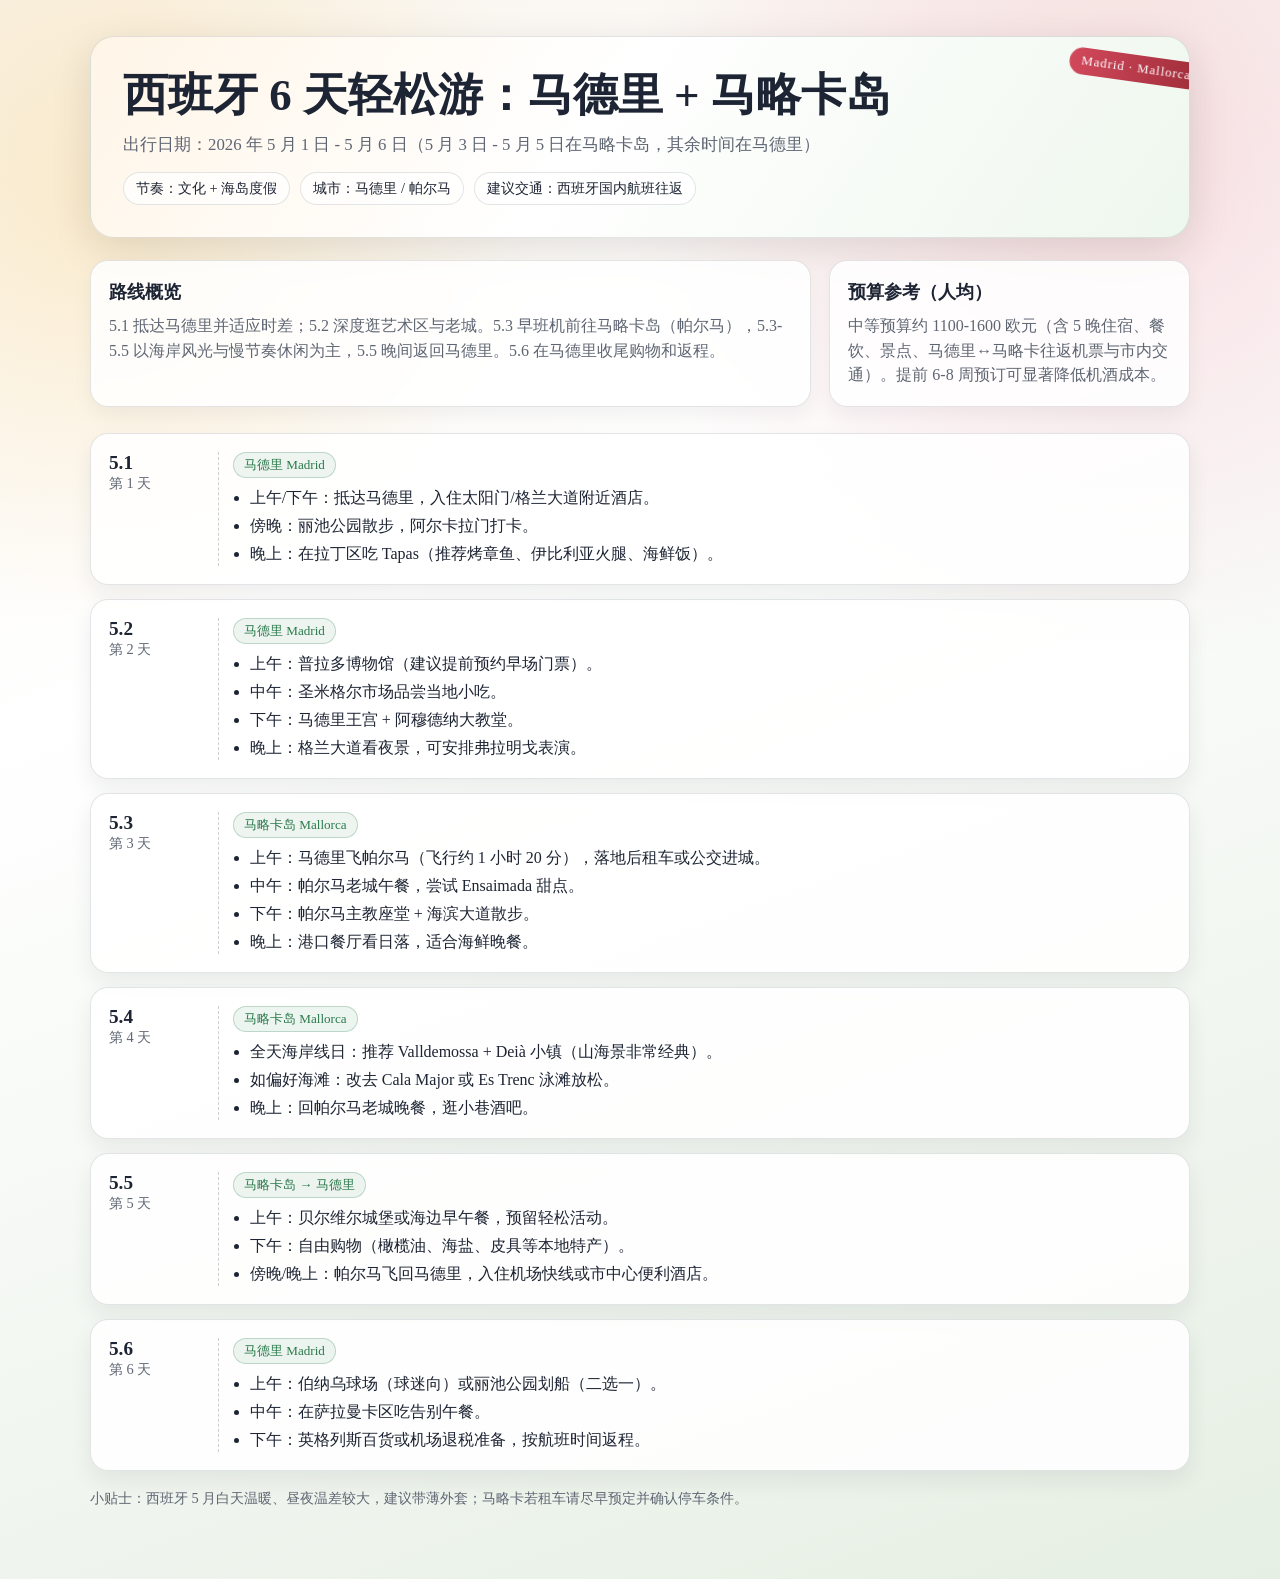
==== commit 8d0a7819: "Deploy Spain travel plan site" ====
--- a/index.html
+++ b/index.html
@@ -1,1134 +1,316 @@
-<!DOCTYPE html>
+<!doctype html>
 <html lang="zh-CN">
 <head>
-  <meta charset="UTF-8">
-  <meta name="viewport" content="width=device-width, initial-scale=1.0">
-  <title>nanobot 消息全流程可视化</title>
+  <meta charset="UTF-8" />
+  <meta name="viewport" content="width=device-width, initial-scale=1.0" />
+  <title>西班牙 5.1 - 5.6 旅行规划</title>
   <style>
     :root {
-      --bg: #f6efe4;
-      --bg-deep: #e9dbc5;
-      --panel: rgba(255, 250, 241, 0.82);
-      --panel-strong: rgba(255, 248, 234, 0.94);
-      --ink: #132229;
-      --muted: #5d6b70;
-      --line: rgba(19, 34, 41, 0.12);
-      --accent: #cf5f3b;
-      --accent-soft: rgba(207, 95, 59, 0.14);
-      --secondary: #0f8b8d;
-      --secondary-soft: rgba(15, 139, 141, 0.12);
-      --gold: #c99534;
-      --shadow: 0 22px 55px rgba(45, 41, 35, 0.12);
-      --radius-xl: 28px;
-      --radius-lg: 22px;
-      --radius-md: 16px;
-      --max-width: 1360px;
-      --font-main: "Avenir Next", "Segoe UI Variable", "IBM Plex Sans", "PingFang SC", "Hiragino Sans GB", sans-serif;
-      --font-mono: "SF Mono", "IBM Plex Mono", "Menlo", monospace;
-    }
-
-    * {
-      box-sizing: border-box;
-    }
-
-    html {
-      scroll-behavior: smooth;
-    }
+      --bg: #f9f5ef;
+      --bg-accent: #e6efe4;
+      --ink: #1d2433;
+      --muted: #5f6673;
+      --brand: #d1495b;
+      --brand-deep: #9f2d3a;
+      --sun: #f7c663;
+      --card: rgba(255, 255, 255, 0.86);
+      --line: rgba(29, 36, 51, 0.12);
+      --ok: #2b7a4b;
+      --shadow: 0 12px 40px rgba(36, 26, 14, 0.12);
+    }
+
+    * { box-sizing: border-box; }
 
     body {
       margin: 0;
-      font-family: var(--font-main);
       color: var(--ink);
+      font-family: "Source Han Serif SC", "Noto Serif SC", "STSong", "Songti SC", serif;
       background:
-        radial-gradient(circle at top left, rgba(207, 95, 59, 0.18), transparent 26rem),
-        radial-gradient(circle at top right, rgba(15, 139, 141, 0.16), transparent 24rem),
-        linear-gradient(180deg, #fbf6ee 0%, var(--bg) 40%, #efe6d8 100%);
+        radial-gradient(circle at 8% 12%, rgba(247, 198, 99, 0.28), transparent 24%),
+        radial-gradient(circle at 88% 10%, rgba(209, 73, 91, 0.18), transparent 28%),
+        linear-gradient(160deg, var(--bg) 0%, #fff 36%, var(--bg-accent) 100%);
       min-height: 100vh;
     }
 
-    body::before {
-      content: "";
-      position: fixed;
-      inset: 0;
-      pointer-events: none;
-      background-image:
-        linear-gradient(rgba(19, 34, 41, 0.03) 1px, transparent 1px),
-        linear-gradient(90deg, rgba(19, 34, 41, 0.03) 1px, transparent 1px);
-      background-size: 32px 32px;
-      mask-image: linear-gradient(180deg, rgba(0, 0, 0, 0.75), transparent 86%);
-    }
-
-    .shell {
-      position: relative;
-      width: min(var(--max-width), calc(100vw - 32px));
+    .wrap {
+      width: min(1100px, 92vw);
       margin: 0 auto;
-      padding: 32px 0 48px;
+      padding: 36px 0 56px;
     }
 
     .hero {
       position: relative;
       overflow: hidden;
-      padding: 38px;
-      border-radius: var(--radius-xl);
-      background:
-        linear-gradient(135deg, rgba(255, 248, 234, 0.98), rgba(246, 239, 228, 0.92)),
-        linear-gradient(160deg, var(--accent-soft), transparent 42%);
-      border: 1px solid rgba(19, 34, 41, 0.08);
+      background: linear-gradient(125deg, #fff5e7 0%, #fff 45%, #eef7ed 100%);
+      border: 1px solid var(--line);
+      border-radius: 24px;
+      padding: 32px;
       box-shadow: var(--shadow);
+      animation: rise 0.7s ease both;
     }
 
     .hero::after {
-      content: "";
+      content: "Madrid · Mallorca";
       position: absolute;
-      width: 320px;
-      height: 320px;
-      right: -90px;
-      top: -110px;
-      border-radius: 50%;
-      background:
-        radial-gradient(circle at center, rgba(15, 139, 141, 0.26), rgba(15, 139, 141, 0.04) 65%, transparent 70%);
-      filter: blur(8px);
-    }
-
-    .eyebrow {
-      display: inline-flex;
-      align-items: center;
-      gap: 10px;
-      padding: 10px 14px;
+      right: -14px;
+      top: 18px;
+      transform: rotate(8deg);
+      font-size: 0.8rem;
+      padding: 6px 12px;
       border-radius: 999px;
-      background: rgba(19, 34, 41, 0.06);
+      color: #fff;
+      background: linear-gradient(90deg, var(--brand), var(--brand-deep));
+      letter-spacing: 1px;
+    }
+
+    h1 {
+      margin: 0;
+      font-size: clamp(1.8rem, 4vw, 2.8rem);
+      line-height: 1.2;
+    }
+
+    .subtitle {
+      margin: 10px 0 0;
       color: var(--muted);
-      font-size: 13px;
-      letter-spacing: 0.08em;
-      text-transform: uppercase;
-    }
-
-    h1 {
-      margin: 18px 0 14px;
-      max-width: 780px;
-      font-size: clamp(32px, 6vw, 68px);
-      line-height: 0.95;
-      letter-spacing: -0.04em;
-    }
-
-    .hero p {
-      max-width: 760px;
-      margin: 0;
-      font-size: clamp(16px, 2vw, 20px);
-      line-height: 1.7;
-      color: var(--muted);
-    }
-
-    .hero-grid {
-      display: grid;
-      gap: 16px;
-      margin-top: 28px;
-      grid-template-columns: repeat(4, minmax(0, 1fr));
-    }
-
-    .metric {
-      padding: 18px;
-      border-radius: var(--radius-md);
-      background: rgba(255, 255, 255, 0.56);
-      border: 1px solid rgba(19, 34, 41, 0.07);
-      backdrop-filter: blur(10px);
-    }
-
-    .metric strong {
-      display: block;
-      font-size: 28px;
-      letter-spacing: -0.04em;
-    }
-
-    .metric span {
-      display: block;
-      margin-top: 8px;
-      color: var(--muted);
-      font-size: 14px;
-      line-height: 1.5;
-    }
-
-    .controls {
-      display: flex;
-      flex-wrap: wrap;
-      justify-content: space-between;
-      gap: 16px;
-      align-items: center;
-      margin: 22px 0 18px;
-      padding: 16px 18px;
-      border-radius: var(--radius-lg);
-      background: var(--panel);
-      border: 1px solid rgba(19, 34, 41, 0.08);
-      box-shadow: 0 12px 28px rgba(45, 41, 35, 0.08);
-      backdrop-filter: blur(10px);
-    }
-
-    .controls-group {
-      display: flex;
-      flex-wrap: wrap;
-      align-items: center;
-      gap: 10px;
-    }
-
-    button {
-      border: 0;
-      cursor: pointer;
-      transition: transform 180ms ease, box-shadow 180ms ease, background 180ms ease;
-      font: inherit;
-    }
-
-    .action {
-      padding: 11px 16px;
-      border-radius: 999px;
-      background: rgba(19, 34, 41, 0.07);
-      color: var(--ink);
-      box-shadow: inset 0 0 0 1px rgba(19, 34, 41, 0.06);
-    }
-
-    .action.primary {
-      background: linear-gradient(135deg, var(--accent), #b9492a);
-      color: #fff;
-      box-shadow: 0 12px 22px rgba(207, 95, 59, 0.28);
-    }
-
-    .action:hover {
-      transform: translateY(-1px);
-    }
-
-    .chipset {
+      font-size: 1.05rem;
+    }
+
+    .meta {
       display: flex;
       flex-wrap: wrap;
       gap: 10px;
+      margin-top: 16px;
     }
 
     .chip {
-      padding: 10px 14px;
+      padding: 6px 12px;
       border-radius: 999px;
-      background: rgba(19, 34, 41, 0.06);
+      border: 1px solid var(--line);
+      background: rgba(255, 255, 255, 0.72);
+      font-size: 0.9rem;
+    }
+
+    .grid {
+      display: grid;
+      grid-template-columns: 2fr 1fr;
+      gap: 18px;
+      margin-top: 22px;
+    }
+
+    .panel {
+      border: 1px solid var(--line);
+      border-radius: 18px;
+      padding: 18px;
+      background: var(--card);
+      backdrop-filter: blur(2px);
+      box-shadow: 0 10px 20px rgba(24, 29, 38, 0.05);
+      animation: rise 0.6s ease both;
+    }
+
+    .panel h2 {
+      margin: 0 0 10px;
+      font-size: 1.15rem;
+    }
+
+    .panel p {
+      margin: 0;
       color: var(--muted);
-      cursor: pointer;
-      user-select: none;
-      border: 1px solid transparent;
-      transition: all 180ms ease;
-    }
-
-    .chip.active {
-      background: var(--secondary-soft);
-      color: var(--secondary);
-      border-color: rgba(15, 139, 141, 0.22);
-    }
-
-    .progress-wrap {
-      min-width: 260px;
-      flex: 1;
-    }
-
-    .progress-meta {
-      display: flex;
-      justify-content: space-between;
-      margin-bottom: 10px;
-      font-size: 14px;
+      line-height: 1.55;
+    }
+
+    .timeline {
+      margin-top: 26px;
+      display: grid;
+      gap: 14px;
+    }
+
+    .day {
+      background: var(--card);
+      border: 1px solid var(--line);
+      border-radius: 18px;
+      padding: 18px;
+      display: grid;
+      grid-template-columns: 110px 1fr;
+      gap: 14px;
+      box-shadow: 0 10px 22px rgba(24, 29, 38, 0.07);
+      animation: rise 0.6s ease both;
+    }
+
+    .date {
+      border-right: 1px dashed rgba(29, 36, 51, 0.22);
+      padding-right: 10px;
+    }
+
+    .date strong {
+      display: block;
+      font-size: 1.2rem;
+    }
+
+    .date span {
       color: var(--muted);
-    }
-
-    .progress-bar {
-      position: relative;
-      height: 12px;
+      font-size: 0.9rem;
+    }
+
+    .loc {
+      display: inline-block;
+      font-size: 0.82rem;
+      margin-bottom: 8px;
+      padding: 3px 10px;
       border-radius: 999px;
-      background: rgba(19, 34, 41, 0.08);
-      overflow: hidden;
-    }
-
-    .progress-fill {
-      position: absolute;
-      inset: 0 auto 0 0;
-      width: 12%;
-      background: linear-gradient(90deg, var(--accent), var(--gold), var(--secondary));
-      border-radius: inherit;
-      transition: width 300ms ease;
-    }
-
-    .main-grid {
-      display: grid;
-      grid-template-columns: minmax(0, 1.1fr) minmax(360px, 0.9fr);
-      gap: 18px;
-    }
-
-    .panel {
-      background: var(--panel);
-      border: 1px solid rgba(19, 34, 41, 0.08);
-      border-radius: var(--radius-lg);
-      box-shadow: 0 18px 36px rgba(45, 41, 35, 0.08);
-      backdrop-filter: blur(10px);
-    }
-
-    .timeline-panel {
-      padding: 24px;
-      overflow: hidden;
-    }
-
-    .timeline-head {
-      display: flex;
-      justify-content: space-between;
-      gap: 16px;
-      align-items: end;
-      margin-bottom: 20px;
-    }
-
-    .timeline-head h2,
-    .detail-head h2,
-    .board-head h2 {
+      border: 1px solid rgba(43, 122, 75, 0.25);
+      color: var(--ok);
+      background: rgba(43, 122, 75, 0.08);
+    }
+
+    .slots {
       margin: 0;
-      font-size: 28px;
-      letter-spacing: -0.03em;
-    }
-
-    .timeline-head p,
-    .detail-head p,
-    .board-head p {
-      margin: 8px 0 0;
+      padding-left: 1.05rem;
+      line-height: 1.5;
+    }
+
+    .slots li + li { margin-top: 4px; }
+
+    .foot {
+      margin-top: 18px;
       color: var(--muted);
-      line-height: 1.6;
-    }
-
-    .lane {
-      position: relative;
-      display: grid;
-      grid-template-columns: repeat(var(--step-count, 10), minmax(220px, 1fr));
-      gap: 16px;
-      overflow-x: auto;
-      padding: 8px 6px 24px;
-      scroll-snap-type: x proximity;
-    }
-
-    .lane::before {
-      content: "";
-      position: absolute;
-      left: 0;
-      right: 0;
-      top: 82px;
-      height: 3px;
-      background:
-        linear-gradient(90deg, rgba(19, 34, 41, 0.06), rgba(19, 34, 41, 0.18), rgba(19, 34, 41, 0.06));
-    }
-
-    .step {
-      position: relative;
-      z-index: 1;
-      display: flex;
-      flex-direction: column;
-      text-align: left;
-      min-height: 220px;
-      padding: 18px;
-      border-radius: 24px;
-      border: 1px solid rgba(19, 34, 41, 0.08);
-      background: linear-gradient(180deg, rgba(255, 255, 255, 0.78), rgba(255, 248, 236, 0.92));
-      box-shadow: 0 14px 30px rgba(45, 41, 35, 0.08);
-      scroll-snap-align: start;
-      transition: transform 200ms ease, border-color 200ms ease, box-shadow 200ms ease, background 200ms ease;
-    }
-
-    .step::before {
-      content: "";
-      position: absolute;
-      top: 67px;
-      right: -14px;
-      width: 30px;
-      height: 30px;
-      border-top: 3px solid rgba(19, 34, 41, 0.18);
-      border-right: 3px solid rgba(19, 34, 41, 0.18);
-      transform: rotate(45deg);
-      background: var(--bg);
-      z-index: -1;
-    }
-
-    .step:last-child::before {
-      display: none;
-    }
-
-    .step.active {
-      transform: translateY(-6px);
-      border-color: rgba(207, 95, 59, 0.26);
-      background:
-        linear-gradient(180deg, rgba(255, 251, 244, 1), rgba(255, 243, 232, 0.98)),
-        radial-gradient(circle at top right, rgba(207, 95, 59, 0.16), transparent 12rem);
-      box-shadow: 0 20px 44px rgba(207, 95, 59, 0.12);
-    }
-
-    .step.optional {
-      background:
-        linear-gradient(180deg, rgba(244, 251, 250, 0.95), rgba(235, 246, 245, 0.98));
-    }
-
-    .step-num {
-      display: inline-flex;
-      width: 40px;
-      height: 40px;
-      align-items: center;
-      justify-content: center;
-      border-radius: 50%;
-      font-family: var(--font-mono);
-      font-size: 15px;
-      background: rgba(19, 34, 41, 0.08);
-      color: var(--ink);
-    }
-
-    .step.active .step-num {
-      background: var(--accent);
-      color: #fff;
-    }
-
-    .step-tag {
-      display: inline-flex;
-      margin-top: 14px;
-      padding: 6px 10px;
-      border-radius: 999px;
-      font-size: 12px;
-      letter-spacing: 0.06em;
-      text-transform: uppercase;
-      color: var(--muted);
-      background: rgba(19, 34, 41, 0.06);
-    }
-
-    .step h3 {
-      margin: 14px 0 8px;
-      font-size: 22px;
-      line-height: 1.12;
-      letter-spacing: -0.03em;
-    }
-
-    .step p {
-      margin: 0 0 14px;
-      color: var(--muted);
-      line-height: 1.6;
-      font-size: 14px;
-    }
-
-    .step code {
-      display: inline-block;
-      margin-top: auto;
-      font-family: var(--font-mono);
-      font-size: 12px;
-      padding: 8px 10px;
-      border-radius: 12px;
-      background: rgba(19, 34, 41, 0.05);
-      color: var(--ink);
-    }
-
-    .detail-panel {
-      padding: 24px;
-      display: grid;
-      gap: 18px;
-      align-content: start;
-    }
-
-    .detail-card {
-      padding: 20px;
-      border-radius: var(--radius-md);
-      background: var(--panel-strong);
-      border: 1px solid rgba(19, 34, 41, 0.08);
-    }
-
-    .detail-meta {
-      display: flex;
-      flex-wrap: wrap;
-      gap: 10px;
-      margin-bottom: 12px;
-    }
-
-    .pill {
-      display: inline-flex;
-      align-items: center;
-      gap: 8px;
-      padding: 8px 12px;
-      border-radius: 999px;
-      font-size: 13px;
-      background: rgba(19, 34, 41, 0.06);
-      color: var(--muted);
-    }
-
-    .detail-title {
-      margin: 0;
-      font-size: 32px;
-      letter-spacing: -0.04em;
-    }
-
-    .detail-lead {
-      margin: 10px 0 0;
-      color: var(--muted);
-      line-height: 1.7;
-      font-size: 16px;
-    }
-
-    .change-grid {
-      display: grid;
-      gap: 12px;
-    }
-
-    .change {
-      padding: 16px 18px;
-      border-radius: 18px;
-      background: rgba(19, 34, 41, 0.04);
-      border: 1px solid rgba(19, 34, 41, 0.06);
-    }
-
-    .change strong {
-      display: block;
-      font-size: 14px;
-      text-transform: uppercase;
-      letter-spacing: 0.08em;
-      color: var(--muted);
-      margin-bottom: 8px;
-    }
-
-    .change p {
-      margin: 0;
-      line-height: 1.7;
-    }
-
-    .file-list {
-      display: flex;
-      flex-wrap: wrap;
-      gap: 10px;
-    }
-
-    .file {
-      font-family: var(--font-mono);
-      font-size: 12px;
-      padding: 9px 11px;
-      border-radius: 12px;
-      background: rgba(15, 139, 141, 0.08);
-      color: #0d6769;
-      border: 1px solid rgba(15, 139, 141, 0.12);
-    }
-
-    .board {
-      margin-top: 18px;
-      padding: 24px;
-    }
-
-    .board-grid {
-      display: grid;
-      grid-template-columns: repeat(4, minmax(0, 1fr));
-      gap: 14px;
-      margin-top: 18px;
-    }
-
-    .state-box {
-      padding: 16px;
-      border-radius: 18px;
-      border: 1px solid rgba(19, 34, 41, 0.07);
-      background: linear-gradient(180deg, rgba(255, 251, 245, 0.9), rgba(248, 241, 231, 0.88));
-    }
-
-    .state-box h3 {
-      margin: 0 0 10px;
-      font-size: 15px;
-      letter-spacing: 0.04em;
-      text-transform: uppercase;
-      color: var(--muted);
-    }
-
-    .state-box p {
-      margin: 0;
-      line-height: 1.7;
-      font-size: 14px;
-    }
-
-    .legend {
-      display: flex;
-      flex-wrap: wrap;
-      gap: 12px;
-      margin-top: 16px;
-      color: var(--muted);
-      font-size: 14px;
-    }
-
-    .legend span {
-      display: inline-flex;
-      align-items: center;
-      gap: 8px;
-    }
-
-    .legend i {
-      width: 12px;
-      height: 12px;
-      border-radius: 50%;
-      display: inline-block;
-    }
-
-    .legend .l1 {
-      background: var(--accent);
-    }
-
-    .legend .l2 {
-      background: var(--secondary);
-    }
-
-    .legend .l3 {
-      background: var(--gold);
-    }
-
-    .footer-note {
-      margin-top: 18px;
-      padding: 16px 18px;
-      border-radius: 18px;
-      background: rgba(19, 34, 41, 0.05);
-      color: var(--muted);
-      line-height: 1.7;
-    }
-
-    @media (max-width: 1120px) {
-      .hero-grid,
-      .board-grid,
-      .main-grid {
-        grid-template-columns: repeat(2, minmax(0, 1fr));
-      }
-
-      .main-grid {
-        grid-template-columns: 1fr;
-      }
-    }
-
-    @media (max-width: 720px) {
-      .shell {
-        width: min(var(--max-width), calc(100vw - 20px));
-        padding-top: 18px;
-      }
-
-      .hero,
-      .timeline-panel,
-      .detail-panel,
-      .board {
-        padding: 18px;
-      }
-
-      .hero-grid,
-      .board-grid {
-        grid-template-columns: 1fr;
-      }
-
-      .timeline-head {
-        display: block;
-      }
-
-      .lane {
-        grid-template-columns: repeat(var(--step-count, 10), minmax(250px, 1fr));
-      }
-
-      h1 {
-        line-height: 1;
+      font-size: 0.9rem;
+    }
+
+    @keyframes rise {
+      from { opacity: 0; transform: translateY(8px); }
+      to { opacity: 1; transform: translateY(0); }
+    }
+
+    @media (max-width: 840px) {
+      .grid { grid-template-columns: 1fr; }
+      .day { grid-template-columns: 1fr; }
+      .date {
+        border-right: 0;
+        border-bottom: 1px dashed rgba(29, 36, 51, 0.2);
+        padding-right: 0;
+        padding-bottom: 8px;
       }
     }
   </style>
 </head>
 <body>
-  <div class="shell">
+  <main class="wrap">
     <section class="hero">
-      <div class="eyebrow">nanobot / end-to-end flow</div>
-      <h1>从用户发消息到机器人回消息，整条链路如何流动</h1>
-      <p>
-        这个页面把 nanobot 的真实运行路径拆成一条可播放的流程带。你可以逐步查看每个模块做了什么、
-        哪些对象被创建、哪些文件会变化，以及工具调用和定时任务是怎样重新汇入同一个 Agent 内核的。
-      </p>
-      <div class="hero-grid">
-        <div class="metric">
-          <strong>10</strong>
-          <span>主流程节点，从用户输入到渠道回发。</span>
-        </div>
-        <div class="metric">
-          <strong>3</strong>
-          <span>关键状态域：队列、会话、上下文/模型调用。</span>
-        </div>
-        <div class="metric">
-          <strong>1</strong>
-          <span>统一内核：渠道、Cron、Heartbeat 最终都走 `AgentLoop`。</span>
-        </div>
-        <div class="metric">
-          <strong>可选</strong>
-          <span>工具调用、MCP、Subagent 会插入额外回路，但不会改变主干结构。</span>
-        </div>
+      <h1>西班牙 6 天轻松游：马德里 + 马略卡岛</h1>
+      <p class="subtitle">出行日期：2026 年 5 月 1 日 - 5 月 6 日（5 月 3 日 - 5 月 5 日在马略卡岛，其余时间在马德里）</p>
+      <div class="meta">
+        <span class="chip">节奏：文化 + 海岛度假</span>
+        <span class="chip">城市：马德里 / 帕尔马</span>
+        <span class="chip">建议交通：西班牙国内航班往返</span>
       </div>
     </section>
 
-    <section class="controls panel">
-      <div class="controls-group">
-        <button class="action" id="prevBtn">上一步</button>
-        <button class="action primary" id="playBtn">自动播放</button>
-        <button class="action" id="nextBtn">下一步</button>
-      </div>
-      <div class="chipset" id="modeSwitch">
-        <button class="chip active" data-mode="main">主回复链路</button>
-        <button class="chip" data-mode="optional">含工具调用分支</button>
-      </div>
-      <div class="progress-wrap">
-        <div class="progress-meta">
-          <span id="stepCounter">Step 1 / 10</span>
-          <span id="stepLayer">用户侧</span>
-        </div>
-        <div class="progress-bar">
-          <div class="progress-fill" id="progressFill"></div>
-        </div>
-      </div>
+    <section class="grid">
+      <article class="panel">
+        <h2>路线概览</h2>
+        <p>5.1 抵达马德里并适应时差；5.2 深度逛艺术区与老城。5.3 早班机前往马略卡岛（帕尔马），5.3-5.5 以海岸风光与慢节奏休闲为主，5.5 晚间返回马德里。5.6 在马德里收尾购物和返程。</p>
+      </article>
+      <article class="panel">
+        <h2>预算参考（人均）</h2>
+        <p>中等预算约 1100-1600 欧元（含 5 晚住宿、餐饮、景点、马德里↔马略卡往返机票与市内交通）。提前 6-8 周预订可显著降低机酒成本。</p>
+      </article>
     </section>
 
-    <section class="main-grid">
-      <div class="timeline-panel panel">
-        <div class="timeline-head">
-          <div>
-            <h2>流程带</h2>
-            <p>点击任意节点查看其输入、内部变化、输出，以及对应的仓库模块。</p>
-          </div>
-        </div>
-        <div class="lane" id="timeline"></div>
-      </div>
-
-      <aside class="detail-panel panel">
-        <div class="detail-head">
-          <h2>步骤详情</h2>
-          <p>这里展示当前步骤的状态变化，重点是“哪些对象变化了”和“下一步交给谁”。</p>
-        </div>
-        <div class="detail-card">
-          <div class="detail-meta" id="detailMeta"></div>
-          <h3 class="detail-title" id="detailTitle"></h3>
-          <p class="detail-lead" id="detailLead"></p>
-        </div>
-        <div class="change-grid" id="changeGrid"></div>
-        <div class="detail-card">
-          <div class="pill">对应模块</div>
-          <div class="file-list" id="fileList"></div>
-        </div>
-      </aside>
+    <section class="timeline">
+      <article class="day">
+        <div class="date">
+          <strong>5.1</strong>
+          <span>第 1 天</span>
+        </div>
+        <div>
+          <span class="loc">马德里 Madrid</span>
+          <ul class="slots">
+            <li>上午/下午：抵达马德里，入住太阳门/格兰大道附近酒店。</li>
+            <li>傍晚：丽池公园散步，阿尔卡拉门打卡。</li>
+            <li>晚上：在拉丁区吃 Tapas（推荐烤章鱼、伊比利亚火腿、海鲜饭）。</li>
+          </ul>
+        </div>
+      </article>
+
+      <article class="day">
+        <div class="date">
+          <strong>5.2</strong>
+          <span>第 2 天</span>
+        </div>
+        <div>
+          <span class="loc">马德里 Madrid</span>
+          <ul class="slots">
+            <li>上午：普拉多博物馆（建议提前预约早场门票）。</li>
+            <li>中午：圣米格尔市场品尝当地小吃。</li>
+            <li>下午：马德里王宫 + 阿穆德纳大教堂。</li>
+            <li>晚上：格兰大道看夜景，可安排弗拉明戈表演。</li>
+          </ul>
+        </div>
+      </article>
+
+      <article class="day">
+        <div class="date">
+          <strong>5.3</strong>
+          <span>第 3 天</span>
+        </div>
+        <div>
+          <span class="loc">马略卡岛 Mallorca</span>
+          <ul class="slots">
+            <li>上午：马德里飞帕尔马（飞行约 1 小时 20 分），落地后租车或公交进城。</li>
+            <li>中午：帕尔马老城午餐，尝试 Ensaimada 甜点。</li>
+            <li>下午：帕尔马主教座堂 + 海滨大道散步。</li>
+            <li>晚上：港口餐厅看日落，适合海鲜晚餐。</li>
+          </ul>
+        </div>
+      </article>
+
+      <article class="day">
+        <div class="date">
+          <strong>5.4</strong>
+          <span>第 4 天</span>
+        </div>
+        <div>
+          <span class="loc">马略卡岛 Mallorca</span>
+          <ul class="slots">
+            <li>全天海岸线日：推荐 Valldemossa + Deià 小镇（山海景非常经典）。</li>
+            <li>如偏好海滩：改去 Cala Major 或 Es Trenc 泳滩放松。</li>
+            <li>晚上：回帕尔马老城晚餐，逛小巷酒吧。</li>
+          </ul>
+        </div>
+      </article>
+
+      <article class="day">
+        <div class="date">
+          <strong>5.5</strong>
+          <span>第 5 天</span>
+        </div>
+        <div>
+          <span class="loc">马略卡岛 → 马德里</span>
+          <ul class="slots">
+            <li>上午：贝尔维尔城堡或海边早午餐，预留轻松活动。</li>
+            <li>下午：自由购物（橄榄油、海盐、皮具等本地特产）。</li>
+            <li>傍晚/晚上：帕尔马飞回马德里，入住机场快线或市中心便利酒店。</li>
+          </ul>
+        </div>
+      </article>
+
+      <article class="day">
+        <div class="date">
+          <strong>5.6</strong>
+          <span>第 6 天</span>
+        </div>
+        <div>
+          <span class="loc">马德里 Madrid</span>
+          <ul class="slots">
+            <li>上午：伯纳乌球场（球迷向）或丽池公园划船（二选一）。</li>
+            <li>中午：在萨拉曼卡区吃告别午餐。</li>
+            <li>下午：英格列斯百货或机场退税准备，按航班时间返程。</li>
+          </ul>
+        </div>
+      </article>
     </section>
 
-    <section class="board panel">
-      <div class="board-head">
-        <h2>状态变化看板</h2>
-        <p>不管消息从 Telegram、WhatsApp、CLI 还是 Cron 进来，最终都围绕下面这些状态域流转。</p>
-      </div>
-      <div class="board-grid" id="boardGrid"></div>
-      <div class="legend">
-        <span><i class="l1"></i>消息载荷移动</span>
-        <span><i class="l2"></i>状态或文件持久化</span>
-        <span><i class="l3"></i>模型决策与工具回路</span>
-      </div>
-      <div class="footer-note">
-        额外说明：工具调用不是一条并行管线，而是 `Provider.chat()` 返回 tool calls 之后，
-        `AgentLoop` 在同一轮对话中执行工具、追加 `tool` 消息，再继续把结果送回模型。Cron、Heartbeat、Subagent
-        只是不同触发源，最后仍回到同一个消息处理内核。
-      </div>
-    </section>
-  </div>
-
-  <script>
-    const steps = [
-      {
-        id: 1,
-        mode: "main",
-        layer: "用户侧",
-        tag: "entry",
-        title: "用户发送消息",
-        short: "用户在 CLI 或聊天平台输入一条消息。",
-        module: "外部输入",
-        lead: "消息还没有进入 nanobot 内核，此时只是聊天平台或终端中的原始文本/媒体输入。",
-        input: "文本、图片、语音、附件，来源可能是 CLI、Telegram、WhatsApp、Slack 等。",
-        mutate: "用户态输入变成平台事件，但 nanobot 还未创建 `InboundMessage`。",
-        output: "等待渠道适配层接管。",
-        files: ["终端 / 聊天平台", "nanobot/channels/*"],
-        board: {
-          "Channel": "平台侧监听到一条新消息。",
-          "MessageBus": "还没有任何入队数据。",
-          "Session": "无变化。",
-          "Prompt": "尚未构造。",
-          "LLM": "未调用。",
-          "Tool": "未触发。",
-          "Outbound": "无出站消息。",
-          "Persistence": "无文件变化。"
-        }
-      },
-      {
-        id: 2,
-        mode: "main",
-        layer: "渠道层",
-        tag: "adapter",
-        title: "Channel 适配器接收消息",
-        short: "渠道 SDK 把平台事件转为统一消息格式。",
-        module: "BaseChannel / 各平台 Channel",
-        lead: "各渠道实现自己的接入逻辑，但都会调用统一的 `_handle_message()`，最后构造 `InboundMessage`。",
-        input: "平台事件对象，例如 Telegram Update、WhatsApp bridge JSON。",
-        mutate: "执行 allowlist 校验，抽取 `sender_id`、`chat_id`、`content`、`media`、`metadata`。",
-        output: "构造统一的 `InboundMessage`。",
-        files: ["nanobot/channels/base.py", "nanobot/channels/telegram.py", "nanobot/channels/whatsapp.py"],
-        board: {
-          "Channel": "平台事件被归一化为统一字段。",
-          "MessageBus": "`publish_inbound()` 准备入队。",
-          "Session": "无变化。",
-          "Prompt": "尚未构造。",
-          "LLM": "未调用。",
-          "Tool": "未触发。",
-          "Outbound": "无出站。",
-          "Persistence": "媒体文件可能先落盘。"
-        }
-      },
-      {
-        id: 3,
-        mode: "main",
-        layer: "总线层",
-        tag: "queue",
-        title: "消息进入 MessageBus",
-        short: "所有渠道都先写入异步队列，和 Agent 解耦。",
-        module: "MessageBus",
-        lead: "渠道层与 Agent 内核通过 `inbound` / `outbound` 两个异步队列解耦，简化了多渠道并发接入。",
-        input: "`InboundMessage`。",
-        mutate: "`bus.inbound` 队列长度 +1，等待 AgentLoop 消费。",
-        output: "AgentLoop 下一次轮询时取走该消息。",
-        files: ["nanobot/bus/events.py", "nanobot/bus/queue.py"],
-        board: {
-          "Channel": "渠道层处理完毕，进入公共总线。",
-          "MessageBus": "`inbound` 队列新增一条待处理消息。",
-          "Session": "无变化。",
-          "Prompt": "尚未构造。",
-          "LLM": "未调用。",
-          "Tool": "未触发。",
-          "Outbound": "仍为空。",
-          "Persistence": "无文件变化。"
-        }
-      },
-      {
-        id: 4,
-        mode: "main",
-        layer: "Agent 内核",
-        tag: "dispatch",
-        title: "AgentLoop 取消息并分派",
-        short: "AgentLoop 消费队列消息，进入统一处理入口。",
-        module: "AgentLoop.run / _process_message",
-        lead: "这里是整个项目的主干。`/stop`、`/new`、`/help`、普通消息、system 消息都在这里分流。当前实现有全局 `_processing_lock`，所以处理是全局串行的。",
-        input: "`InboundMessage`。",
-        mutate: "确定 session key，设置工具上下文，必要时触发命令处理和后台 consolidation。",
-        output: "准备读取 session 历史并组装 prompt。",
-        files: ["nanobot/agent/loop.py", "nanobot/session/manager.py"],
-        board: {
-          "Channel": "消息正式进入 AI 内核。",
-          "MessageBus": "该条消息从 `inbound` 被消费。",
-          "Session": "查找或创建当前会话。",
-          "Prompt": "开始准备历史上下文。",
-          "LLM": "尚未调用。",
-          "Tool": "工具上下文被设置，但未执行。",
-          "Outbound": "无出站。",
-          "Persistence": "如果 `/new`，可能触发归档。"
-        }
-      },
-      {
-        id: 5,
-        mode: "main",
-        layer: "上下文层",
-        tag: "context",
-        title: "构建 Session 历史与 Prompt",
-        short: "把 bootstrap、memory、skills、历史消息合并成模型输入。",
-        module: "ContextBuilder + SessionManager + MemoryStore",
-        lead: "此处会从 workspace 读取 `AGENTS.md / SOUL.md / USER.md / TOOLS.md`，再拼接 MEMORY、技能摘要、当前运行时信息和历史对话。",
-        input: "当前消息 + session 历史 + workspace 文件。",
-        mutate: "生成 `messages[]`，其中 system prompt 包含身份、规则、记忆、技能摘要；user 消息前面会插入 runtime context。",
-        output: "一组可直接发送给 LLM 的 messages。",
-        files: ["nanobot/agent/context.py", "nanobot/agent/memory.py", "nanobot/agent/skills.py", "nanobot/session/manager.py"],
-        board: {
-          "Channel": "与渠道无关，进入纯 Agent 上下文拼装。",
-          "MessageBus": "无变化。",
-          "Session": "读取 JSONL 历史，截取未归档部分。",
-          "Prompt": "system + history + current user message 完成。",
-          "LLM": "下一步准备调用。",
-          "Tool": "尚未执行。",
-          "Outbound": "无出站。",
-          "Persistence": "读取 workspace 里的 bootstrap/memory/skills。"
-        }
-      },
-      {
-        id: 6,
-        mode: "main",
-        layer: "Provider 层",
-        tag: "llm",
-        title: "Provider 发起模型调用",
-        short: "通过 LiteLLM 或直连 Provider 调用模型。",
-        module: "LiteLLMProvider / CustomProvider / AzureOpenAIProvider",
-        lead: "Provider 负责兼容不同厂商的模型命名、参数差异、OAuth、prompt caching、tool call id 规范化等细节。",
-        input: "`messages[]` + tool definitions + model config。",
-        mutate: "发起 `chat()` 请求，等待模型返回文本或 tool calls。",
-        output: "`LLMResponse`，可能是最终答案，也可能是需要执行工具。",
-        files: ["nanobot/providers/litellm_provider.py", "nanobot/providers/custom_provider.py", "nanobot/providers/registry.py"],
-        board: {
-          "Channel": "无变化。",
-          "MessageBus": "无变化。",
-          "Session": "尚未写回。",
-          "Prompt": "被冻结为本轮模型输入。",
-          "LLM": "产生 `content` 或 `tool_calls`。",
-          "Tool": "如果返回工具请求，则进入下一分支。",
-          "Outbound": "无出站。",
-          "Persistence": "无文件变化。"
-        }
-      },
-      {
-        id: 7,
-        mode: "optional",
-        layer: "工具回路",
-        tag: "tools",
-        title: "可选：执行 Tools / MCP / Subagent",
-        short: "模型先调用工具，再把工具结果送回模型继续推理。",
-        module: "ToolRegistry + 各类 Tool + MCP",
-        lead: "这一步不是独立管线，而是嵌在 AgentLoop 的单轮对话里。工具结果会被追加为 `tool` 消息，模型继续下一轮推理，直到返回最终文本。",
-        input: "`tool_calls`，例如 `read_file`、`exec`、`web_search`、`message`、`spawn`、`mcp_*`。",
-        mutate: "执行工具，产生工具输出；如果 `spawn`，后台子代理会在完成后通过 `system` 消息重新回到主 Agent。",
-        output: "新的 `tool` 消息和可能的后续模型调用。",
-        files: ["nanobot/agent/tools/registry.py", "nanobot/agent/tools/filesystem.py", "nanobot/agent/tools/shell.py", "nanobot/agent/tools/mcp.py", "nanobot/agent/subagent.py"],
-        board: {
-          "Channel": "`message` 工具可直接向用户发阶段性通知。",
-          "MessageBus": "可能额外产生 system/outbound 消息。",
-          "Session": "工具调用和结果会记录进会话。",
-          "Prompt": "`assistant(tool_calls)` + `tool(result)` 追加到消息序列。",
-          "LLM": "进入多轮 tool-use loop。",
-          "Tool": "真正发生文件、命令、网络或子任务操作。",
-          "Outbound": "可能有进度消息或直接发送。",
-          "Persistence": "可能读写 workspace、cron、memory 等。"
-        }
-      },
-      {
-        id: 8,
-        mode: "main",
-        layer: "会话层",
-        tag: "session",
-        title: "保存本轮消息并触发记忆归档",
-        short: "最终结果和工具痕迹写回 session，必要时做 memory consolidation。",
-        module: "SessionManager + MemoryStore",
-        lead: "当前轮的 user / assistant / tool 消息会写入 JSONL；超过窗口后，旧消息会被归档到 `MEMORY.md` 和 `HISTORY.md`。",
-        input: "本轮完整 `messages[]`。",
-        mutate: "session JSONL 更新，`updated_at` 刷新；必要时启动 consolidation。",
-        output: "持久化后的新 session 状态。",
-        files: ["nanobot/agent/loop.py", "nanobot/session/manager.py", "nanobot/agent/memory.py"],
-        board: {
-          "Channel": "无变化。",
-          "MessageBus": "无变化。",
-          "Session": "本轮消息落盘到 `sessions/*.jsonl`。",
-          "Prompt": "为下轮对话准备新的历史基线。",
-          "LLM": "本轮调用结束。",
-          "Tool": "工具结果可能被截断后保存。",
-          "Outbound": "最终回复待发送。",
-          "Persistence": "可能更新 `MEMORY.md` / `HISTORY.md`。"
-        }
-      },
-      {
-        id: 9,
-        mode: "main",
-        layer: "出站总线",
-        tag: "outbound",
-        title: "回复写入 Outbound 队列",
-        short: "Agent 生成 `OutboundMessage`，等待具体渠道发送。",
-        module: "MessageBus + ChannelManager",
-        lead: "Agent 核心不直接依赖具体平台 SDK，而是把回复先写回 `bus.outbound`，再由 `ChannelManager` 根据 `channel` 做路由。",
-        input: "`OutboundMessage`。",
-        mutate: "`outbound` 队列长度 +1；如果是进度消息会附带 `_progress` 元数据。",
-        output: "对应渠道的 `send()` 被触发。",
-        files: ["nanobot/bus/queue.py", "nanobot/channels/manager.py", "nanobot/agent/tools/message.py"],
-        board: {
-          "Channel": "找到目标渠道实例。",
-          "MessageBus": "`outbound` 队列新增消息。",
-          "Session": "已完成保存。",
-          "Prompt": "本轮已结束。",
-          "LLM": "不再参与。",
-          "Tool": "`message` 工具和普通回复共享同一出站通路。",
-          "Outbound": "等待渠道发送。",
-          "Persistence": "无额外变化。"
-        }
-      },
-      {
-        id: 10,
-        mode: "main",
-        layer: "回发层",
-        tag: "reply",
-        title: "Channel 回发给用户",
-        short: "具体渠道把消息真正发回终端或聊天平台。",
-        module: "各平台 send() / WhatsApp Bridge",
-        lead: "Telegram、Slack、Discord、Email 等各自实现发送；WhatsApp 需要先发给本地 Node bridge，再由 bridge 调 Baileys 发回 WhatsApp。",
-        input: "`OutboundMessage`。",
-        mutate: "渠道 SDK 或本地 bridge 执行真实发送；用户侧看到回复。",
-        output: "一轮完整对话闭环完成。",
-        files: ["nanobot/channels/telegram.py", "nanobot/channels/whatsapp.py", "bridge/src/server.ts"],
-        board: {
-          "Channel": "平台收到最终回复或流式进度消息。",
-          "MessageBus": "该条 `outbound` 被消费。",
-          "Session": "等待下一轮用户输入。",
-          "Prompt": "等待新一轮构造。",
-          "LLM": "空闲。",
-          "Tool": "无变化。",
-          "Outbound": "发送完成。",
-          "Persistence": "无文件变化。"
-        }
-      }
-    ];
-
-    const boardOrder = ["Channel", "MessageBus", "Session", "Prompt", "LLM", "Tool", "Outbound", "Persistence"];
-    const timelineEl = document.getElementById("timeline");
-    const changeGrid = document.getElementById("changeGrid");
-    const detailMeta = document.getElementById("detailMeta");
-    const detailTitle = document.getElementById("detailTitle");
-    const detailLead = document.getElementById("detailLead");
-    const fileList = document.getElementById("fileList");
-    const boardGrid = document.getElementById("boardGrid");
-    const progressFill = document.getElementById("progressFill");
-    const stepCounter = document.getElementById("stepCounter");
-    const stepLayer = document.getElementById("stepLayer");
-    const chips = [...document.querySelectorAll(".chip")];
-
-    let currentMode = "main";
-    let filteredSteps = [];
-    let currentIndex = 0;
-    let timer = null;
-
-    function buildSteps() {
-      timelineEl.innerHTML = "";
-      filteredSteps = currentMode === "main"
-        ? steps.filter((step) => step.mode === "main")
-        : steps;
-      timelineEl.style.setProperty("--step-count", String(filteredSteps.length));
-
-      filteredSteps.forEach((step, index) => {
-        const item = document.createElement("button");
-        item.className = `step actionless ${step.mode === "optional" ? "optional" : ""}`;
-        item.type = "button";
-        item.dataset.index = String(index);
-        item.innerHTML = `
-          <div class="step-num">${String(index + 1).padStart(2, "0")}</div>
-          <div class="step-tag">${step.layer}</div>
-          <h3>${step.title}</h3>
-          <p>${step.short}</p>
-          <code>${step.module}</code>
-        `;
-        item.addEventListener("click", () => setCurrent(index, true));
-        timelineEl.appendChild(item);
-      });
-
-      if (currentIndex >= filteredSteps.length) currentIndex = 0;
-      render();
-    }
-
-    function render() {
-      const current = filteredSteps[currentIndex];
-      const stepNodes = [...timelineEl.children];
-
-      stepNodes.forEach((node, index) => {
-        node.classList.toggle("active", index === currentIndex);
-      });
-
-      detailMeta.innerHTML = "";
-      [
-        `Step ${currentIndex + 1}`,
-        current.layer,
-        current.module
-      ].forEach((text) => {
-        const el = document.createElement("span");
-        el.className = "pill";
-        el.textContent = text;
-        detailMeta.appendChild(el);
-      });
-
-      detailTitle.textContent = current.title;
-      detailLead.textContent = current.lead;
-
-      changeGrid.innerHTML = "";
-      [
-        ["输入", current.input],
-        ["内部变化", current.mutate],
-        ["输出", current.output]
-      ].forEach(([label, value]) => {
-        const block = document.createElement("div");
-        block.className = "change";
-        block.innerHTML = `<strong>${label}</strong><p>${value}</p>`;
-        changeGrid.appendChild(block);
-      });
-
-      fileList.innerHTML = "";
-      current.files.forEach((name) => {
-        const el = document.createElement("span");
-        el.className = "file";
-        el.textContent = name;
-        fileList.appendChild(el);
-      });
-
-      boardGrid.innerHTML = "";
-      boardOrder.forEach((key) => {
-        const box = document.createElement("div");
-        box.className = "state-box";
-        box.innerHTML = `<h3>${key}</h3><p>${current.board[key]}</p>`;
-        boardGrid.appendChild(box);
-      });
-
-      stepCounter.textContent = `Step ${currentIndex + 1} / ${filteredSteps.length}`;
-      stepLayer.textContent = current.layer;
-      progressFill.style.width = `${((currentIndex + 1) / filteredSteps.length) * 100}%`;
-
-      stepNodes[currentIndex]?.scrollIntoView({
-        behavior: "smooth",
-        inline: "center",
-        block: "nearest"
-      });
-    }
-
-    function setCurrent(index, stopAuto = false) {
-      currentIndex = (index + filteredSteps.length) % filteredSteps.length;
-      if (stopAuto) stopAutoPlay();
-      render();
-    }
-
-    function nextStep() {
-      setCurrent(currentIndex + 1);
-    }
-
-    function prevStep() {
-      setCurrent(currentIndex - 1, true);
-    }
-
-    function startAutoPlay() {
-      if (timer) return;
-      document.getElementById("playBtn").textContent = "暂停播放";
-      timer = setInterval(() => {
-        currentIndex = (currentIndex + 1) % filteredSteps.length;
-        render();
-      }, 2500);
-    }
-
-    function stopAutoPlay() {
-      if (!timer) return;
-      clearInterval(timer);
-      timer = null;
-      document.getElementById("playBtn").textContent = "自动播放";
-    }
-
-    document.getElementById("nextBtn").addEventListener("click", () => {
-      stopAutoPlay();
-      nextStep();
-    });
-
-    document.getElementById("prevBtn").addEventListener("click", prevStep);
-
-    document.getElementById("playBtn").addEventListener("click", () => {
-      if (timer) {
-        stopAutoPlay();
-      } else {
-        startAutoPlay();
-      }
-    });
-
-    chips.forEach((chip) => {
-      chip.addEventListener("click", () => {
-        const mode = chip.dataset.mode;
-        if (mode === currentMode) return;
-        chips.forEach((node) => node.classList.toggle("active", node === chip));
-        currentMode = mode;
-        currentIndex = 0;
-        stopAutoPlay();
-        buildSteps();
-      });
-    });
-
-    buildSteps();
-  </script>
+    <p class="foot">小贴士：西班牙 5 月白天温暖、昼夜温差较大，建议带薄外套；马略卡若租车请尽早预定并确认停车条件。</p>
+  </main>
 </body>
 </html>
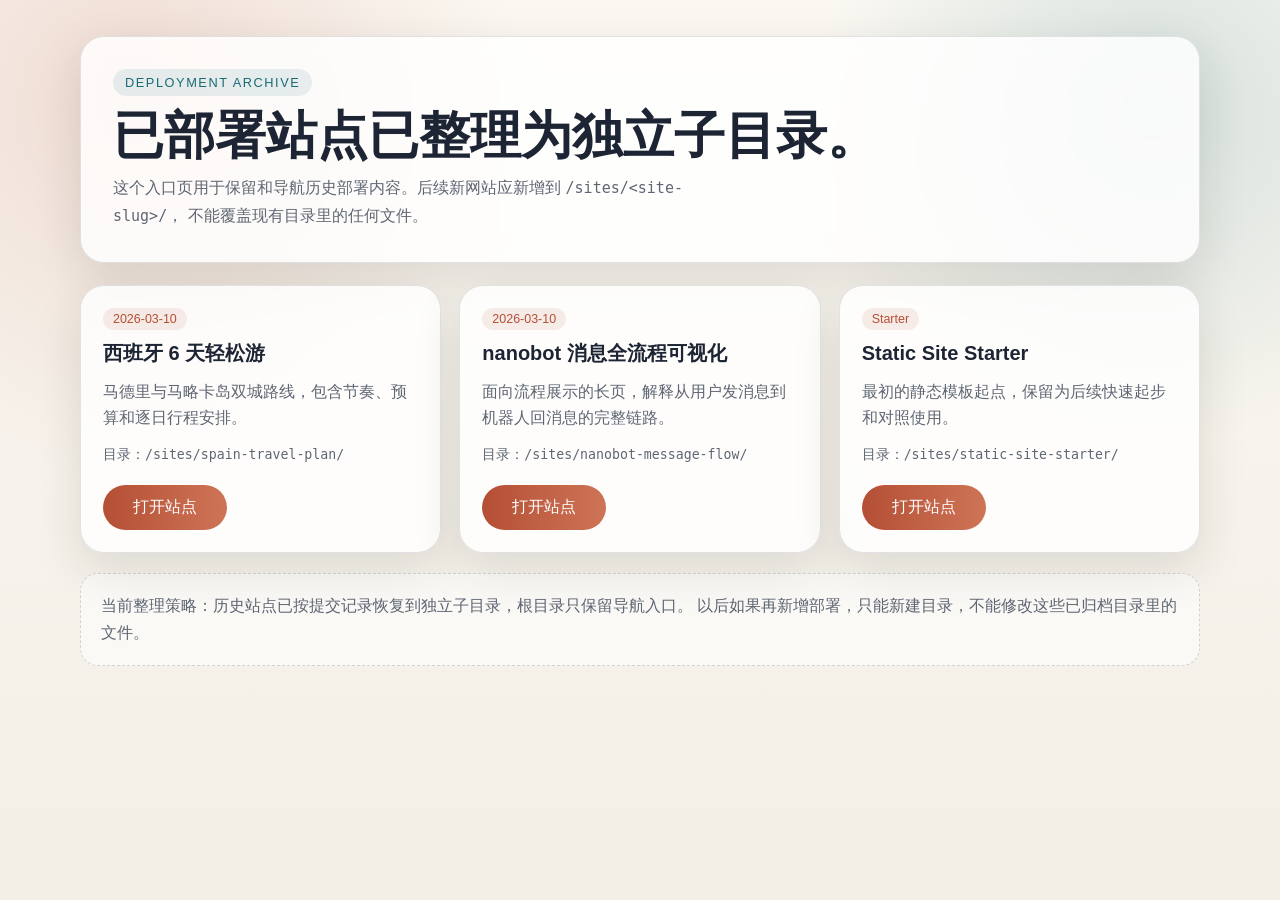
==== commit 22b36f8d: "Archive deployed sites into subfolders" ====
--- a/index.html
+++ b/index.html
@@ -3,192 +3,160 @@
 <head>
   <meta charset="UTF-8" />
   <meta name="viewport" content="width=device-width, initial-scale=1.0" />
-  <title>西班牙 5.1 - 5.6 旅行规划</title>
+  <title>website_preview 已部署站点</title>
   <style>
     :root {
-      --bg: #f9f5ef;
-      --bg-accent: #e6efe4;
+      --bg: #f3efe7;
+      --panel: rgba(255, 255, 255, 0.82);
       --ink: #1d2433;
       --muted: #5f6673;
-      --brand: #d1495b;
-      --brand-deep: #9f2d3a;
-      --sun: #f7c663;
-      --card: rgba(255, 255, 255, 0.86);
       --line: rgba(29, 36, 51, 0.12);
-      --ok: #2b7a4b;
-      --shadow: 0 12px 40px rgba(36, 26, 14, 0.12);
+      --accent: #b44f35;
+      --accent-2: #1b6b75;
+      --shadow: 0 16px 48px rgba(35, 29, 20, 0.12);
     }
 
     * { box-sizing: border-box; }
 
     body {
       margin: 0;
+      min-height: 100vh;
       color: var(--ink);
-      font-family: "Source Han Serif SC", "Noto Serif SC", "STSong", "Songti SC", serif;
+      font-family: "Source Han Sans SC", "Noto Sans SC", "PingFang SC", sans-serif;
       background:
-        radial-gradient(circle at 8% 12%, rgba(247, 198, 99, 0.28), transparent 24%),
-        radial-gradient(circle at 88% 10%, rgba(209, 73, 91, 0.18), transparent 28%),
-        linear-gradient(160deg, var(--bg) 0%, #fff 36%, var(--bg-accent) 100%);
-      min-height: 100vh;
+        radial-gradient(circle at 10% 10%, rgba(180, 79, 53, 0.16), transparent 28%),
+        radial-gradient(circle at 90% 12%, rgba(27, 107, 117, 0.16), transparent 24%),
+        linear-gradient(180deg, #fbf8f2 0%, var(--bg) 100%);
     }
 
     .wrap {
-      width: min(1100px, 92vw);
+      width: min(1120px, calc(100% - 32px));
       margin: 0 auto;
       padding: 36px 0 56px;
     }
 
-    .hero {
-      position: relative;
-      overflow: hidden;
-      background: linear-gradient(125deg, #fff5e7 0%, #fff 45%, #eef7ed 100%);
+    .hero,
+    .card {
+      background: var(--panel);
       border: 1px solid var(--line);
       border-radius: 24px;
+      box-shadow: var(--shadow);
+      backdrop-filter: blur(10px);
+    }
+
+    .hero {
       padding: 32px;
-      box-shadow: var(--shadow);
-      animation: rise 0.7s ease both;
-    }
-
-    .hero::after {
-      content: "Madrid · Mallorca";
-      position: absolute;
-      right: -14px;
-      top: 18px;
-      transform: rotate(8deg);
-      font-size: 0.8rem;
+    }
+
+    .eyebrow {
+      display: inline-flex;
       padding: 6px 12px;
       border-radius: 999px;
-      color: #fff;
-      background: linear-gradient(90deg, var(--brand), var(--brand-deep));
-      letter-spacing: 1px;
+      font-size: 0.8rem;
+      letter-spacing: 0.12em;
+      text-transform: uppercase;
+      color: var(--accent-2);
+      background: rgba(27, 107, 117, 0.1);
     }
 
     h1 {
+      margin: 14px 0 12px;
+      font-size: clamp(2rem, 4vw, 3.6rem);
+      line-height: 1.02;
+    }
+
+    .hero p {
       margin: 0;
-      font-size: clamp(1.8rem, 4vw, 2.8rem);
-      line-height: 1.2;
-    }
-
-    .subtitle {
-      margin: 10px 0 0;
-      color: var(--muted);
-      font-size: 1.05rem;
-    }
-
-    .meta {
-      display: flex;
-      flex-wrap: wrap;
-      gap: 10px;
-      margin-top: 16px;
-    }
-
-    .chip {
-      padding: 6px 12px;
-      border-radius: 999px;
-      border: 1px solid var(--line);
-      background: rgba(255, 255, 255, 0.72);
-      font-size: 0.9rem;
+      max-width: 64ch;
+      color: var(--muted);
+      line-height: 1.7;
+      font-size: 1.02rem;
     }
 
     .grid {
       display: grid;
-      grid-template-columns: 2fr 1fr;
+      grid-template-columns: repeat(3, minmax(0, 1fr));
       gap: 18px;
       margin-top: 22px;
     }
 
-    .panel {
-      border: 1px solid var(--line);
+    .card {
+      padding: 22px;
+    }
+
+    .kicker {
+      display: inline-block;
+      margin-bottom: 10px;
+      padding: 4px 10px;
+      border-radius: 999px;
+      font-size: 0.78rem;
+      color: var(--accent);
+      background: rgba(180, 79, 53, 0.1);
+    }
+
+    .card h2 {
+      margin: 0;
+      font-size: 1.25rem;
+      line-height: 1.35;
+    }
+
+    .card p {
+      margin: 12px 0 0;
+      color: var(--muted);
+      line-height: 1.65;
+    }
+
+    .meta {
+      margin-top: 16px;
+      font-size: 0.9rem;
+      color: var(--muted);
+    }
+
+    .actions {
+      display: flex;
+      gap: 12px;
+      margin-top: 18px;
+      flex-wrap: wrap;
+    }
+
+    a.button {
+      display: inline-flex;
+      align-items: center;
+      justify-content: center;
+      min-width: 124px;
+      padding: 12px 16px;
+      border-radius: 999px;
+      text-decoration: none;
+      transition: transform 180ms ease;
+    }
+
+    a.button:hover {
+      transform: translateY(-1px);
+    }
+
+    .primary {
+      color: #fff;
+      background: linear-gradient(90deg, var(--accent), #ce7456);
+    }
+
+    .note {
+      margin-top: 20px;
+      padding: 18px 20px;
       border-radius: 18px;
-      padding: 18px;
-      background: var(--card);
-      backdrop-filter: blur(2px);
-      box-shadow: 0 10px 20px rgba(24, 29, 38, 0.05);
-      animation: rise 0.6s ease both;
-    }
-
-    .panel h2 {
-      margin: 0 0 10px;
-      font-size: 1.15rem;
-    }
-
-    .panel p {
-      margin: 0;
-      color: var(--muted);
-      line-height: 1.55;
-    }
-
-    .timeline {
-      margin-top: 26px;
-      display: grid;
-      gap: 14px;
-    }
-
-    .day {
-      background: var(--card);
-      border: 1px solid var(--line);
-      border-radius: 18px;
-      padding: 18px;
-      display: grid;
-      grid-template-columns: 110px 1fr;
-      gap: 14px;
-      box-shadow: 0 10px 22px rgba(24, 29, 38, 0.07);
-      animation: rise 0.6s ease both;
-    }
-
-    .date {
-      border-right: 1px dashed rgba(29, 36, 51, 0.22);
-      padding-right: 10px;
-    }
-
-    .date strong {
-      display: block;
-      font-size: 1.2rem;
-    }
-
-    .date span {
-      color: var(--muted);
-      font-size: 0.9rem;
-    }
-
-    .loc {
-      display: inline-block;
-      font-size: 0.82rem;
-      margin-bottom: 8px;
-      padding: 3px 10px;
-      border-radius: 999px;
-      border: 1px solid rgba(43, 122, 75, 0.25);
-      color: var(--ok);
-      background: rgba(43, 122, 75, 0.08);
-    }
-
-    .slots {
-      margin: 0;
-      padding-left: 1.05rem;
-      line-height: 1.5;
-    }
-
-    .slots li + li { margin-top: 4px; }
-
-    .foot {
-      margin-top: 18px;
-      color: var(--muted);
-      font-size: 0.9rem;
-    }
-
-    @keyframes rise {
-      from { opacity: 0; transform: translateY(8px); }
-      to { opacity: 1; transform: translateY(0); }
-    }
-
-    @media (max-width: 840px) {
-      .grid { grid-template-columns: 1fr; }
-      .day { grid-template-columns: 1fr; }
-      .date {
-        border-right: 0;
-        border-bottom: 1px dashed rgba(29, 36, 51, 0.2);
-        padding-right: 0;
-        padding-bottom: 8px;
+      border: 1px dashed rgba(29, 36, 51, 0.18);
+      color: var(--muted);
+      background: rgba(255, 255, 255, 0.55);
+      line-height: 1.7;
+    }
+
+    code {
+      font-family: "SF Mono", "IBM Plex Mono", monospace;
+      font-size: 0.92em;
+    }
+
+    @media (max-width: 900px) {
+      .grid {
+        grid-template-columns: 1fr;
       }
     }
   </style>
@@ -196,121 +164,50 @@
 <body>
   <main class="wrap">
     <section class="hero">
-      <h1>西班牙 6 天轻松游：马德里 + 马略卡岛</h1>
-      <p class="subtitle">出行日期：2026 年 5 月 1 日 - 5 月 6 日（5 月 3 日 - 5 月 5 日在马略卡岛，其余时间在马德里）</p>
-      <div class="meta">
-        <span class="chip">节奏：文化 + 海岛度假</span>
-        <span class="chip">城市：马德里 / 帕尔马</span>
-        <span class="chip">建议交通：西班牙国内航班往返</span>
-      </div>
+      <span class="eyebrow">Deployment Archive</span>
+      <h1>已部署站点已整理为独立子目录。</h1>
+      <p>
+        这个入口页用于保留和导航历史部署内容。后续新网站应新增到 <code>/sites/&lt;site-slug&gt;/</code>，
+        不能覆盖现有目录里的任何文件。
+      </p>
     </section>
 
     <section class="grid">
-      <article class="panel">
-        <h2>路线概览</h2>
-        <p>5.1 抵达马德里并适应时差；5.2 深度逛艺术区与老城。5.3 早班机前往马略卡岛（帕尔马），5.3-5.5 以海岸风光与慢节奏休闲为主，5.5 晚间返回马德里。5.6 在马德里收尾购物和返程。</p>
-      </article>
-      <article class="panel">
-        <h2>预算参考（人均）</h2>
-        <p>中等预算约 1100-1600 欧元（含 5 晚住宿、餐饮、景点、马德里↔马略卡往返机票与市内交通）。提前 6-8 周预订可显著降低机酒成本。</p>
-      </article>
-    </section>
-
-    <section class="timeline">
-      <article class="day">
-        <div class="date">
-          <strong>5.1</strong>
-          <span>第 1 天</span>
-        </div>
-        <div>
-          <span class="loc">马德里 Madrid</span>
-          <ul class="slots">
-            <li>上午/下午：抵达马德里，入住太阳门/格兰大道附近酒店。</li>
-            <li>傍晚：丽池公园散步，阿尔卡拉门打卡。</li>
-            <li>晚上：在拉丁区吃 Tapas（推荐烤章鱼、伊比利亚火腿、海鲜饭）。</li>
-          </ul>
+      <article class="card">
+        <span class="kicker">2026-03-10</span>
+        <h2>西班牙 6 天轻松游</h2>
+        <p>马德里与马略卡岛双城路线，包含节奏、预算和逐日行程安排。</p>
+        <p class="meta">目录：<code>/sites/spain-travel-plan/</code></p>
+        <div class="actions">
+          <a class="button primary" href="./sites/spain-travel-plan/">打开站点</a>
         </div>
       </article>
 
-      <article class="day">
-        <div class="date">
-          <strong>5.2</strong>
-          <span>第 2 天</span>
-        </div>
-        <div>
-          <span class="loc">马德里 Madrid</span>
-          <ul class="slots">
-            <li>上午：普拉多博物馆（建议提前预约早场门票）。</li>
-            <li>中午：圣米格尔市场品尝当地小吃。</li>
-            <li>下午：马德里王宫 + 阿穆德纳大教堂。</li>
-            <li>晚上：格兰大道看夜景，可安排弗拉明戈表演。</li>
-          </ul>
+      <article class="card">
+        <span class="kicker">2026-03-10</span>
+        <h2>nanobot 消息全流程可视化</h2>
+        <p>面向流程展示的长页，解释从用户发消息到机器人回消息的完整链路。</p>
+        <p class="meta">目录：<code>/sites/nanobot-message-flow/</code></p>
+        <div class="actions">
+          <a class="button primary" href="./sites/nanobot-message-flow/">打开站点</a>
         </div>
       </article>
 
-      <article class="day">
-        <div class="date">
-          <strong>5.3</strong>
-          <span>第 3 天</span>
-        </div>
-        <div>
-          <span class="loc">马略卡岛 Mallorca</span>
-          <ul class="slots">
-            <li>上午：马德里飞帕尔马（飞行约 1 小时 20 分），落地后租车或公交进城。</li>
-            <li>中午：帕尔马老城午餐，尝试 Ensaimada 甜点。</li>
-            <li>下午：帕尔马主教座堂 + 海滨大道散步。</li>
-            <li>晚上：港口餐厅看日落，适合海鲜晚餐。</li>
-          </ul>
-        </div>
-      </article>
-
-      <article class="day">
-        <div class="date">
-          <strong>5.4</strong>
-          <span>第 4 天</span>
-        </div>
-        <div>
-          <span class="loc">马略卡岛 Mallorca</span>
-          <ul class="slots">
-            <li>全天海岸线日：推荐 Valldemossa + Deià 小镇（山海景非常经典）。</li>
-            <li>如偏好海滩：改去 Cala Major 或 Es Trenc 泳滩放松。</li>
-            <li>晚上：回帕尔马老城晚餐，逛小巷酒吧。</li>
-          </ul>
-        </div>
-      </article>
-
-      <article class="day">
-        <div class="date">
-          <strong>5.5</strong>
-          <span>第 5 天</span>
-        </div>
-        <div>
-          <span class="loc">马略卡岛 → 马德里</span>
-          <ul class="slots">
-            <li>上午：贝尔维尔城堡或海边早午餐，预留轻松活动。</li>
-            <li>下午：自由购物（橄榄油、海盐、皮具等本地特产）。</li>
-            <li>傍晚/晚上：帕尔马飞回马德里，入住机场快线或市中心便利酒店。</li>
-          </ul>
-        </div>
-      </article>
-
-      <article class="day">
-        <div class="date">
-          <strong>5.6</strong>
-          <span>第 6 天</span>
-        </div>
-        <div>
-          <span class="loc">马德里 Madrid</span>
-          <ul class="slots">
-            <li>上午：伯纳乌球场（球迷向）或丽池公园划船（二选一）。</li>
-            <li>中午：在萨拉曼卡区吃告别午餐。</li>
-            <li>下午：英格列斯百货或机场退税准备，按航班时间返程。</li>
-          </ul>
+      <article class="card">
+        <span class="kicker">Starter</span>
+        <h2>Static Site Starter</h2>
+        <p>最初的静态模板起点，保留为后续快速起步和对照使用。</p>
+        <p class="meta">目录：<code>/sites/static-site-starter/</code></p>
+        <div class="actions">
+          <a class="button primary" href="./sites/static-site-starter/">打开站点</a>
         </div>
       </article>
     </section>
 
-    <p class="foot">小贴士：西班牙 5 月白天温暖、昼夜温差较大，建议带薄外套；马略卡若租车请尽早预定并确认停车条件。</p>
+    <section class="note">
+      当前整理策略：历史站点已按提交记录恢复到独立子目录，根目录只保留导航入口。
+      以后如果再新增部署，只能新建目录，不能修改这些已归档目录里的文件。
+    </section>
   </main>
 </body>
 </html>
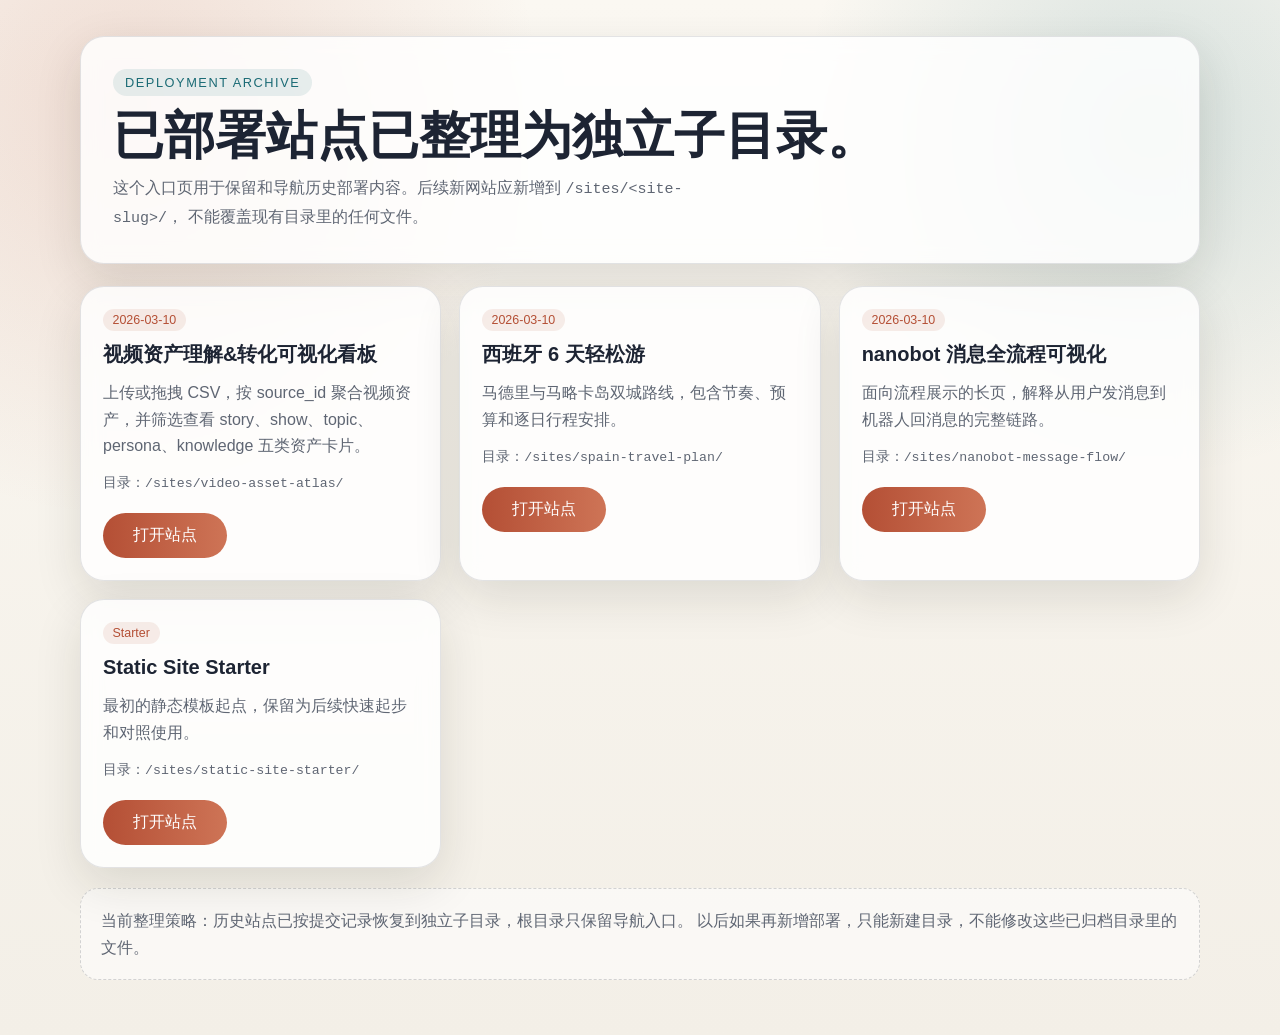
==== commit cf37c2fd: "Deploy video asset atlas site" ====
--- a/index.html
+++ b/index.html
@@ -175,6 +175,16 @@
     <section class="grid">
       <article class="card">
         <span class="kicker">2026-03-10</span>
+        <h2>视频资产理解&转化可视化看板</h2>
+        <p>上传或拖拽 CSV，按 source_id 聚合视频资产，并筛选查看 story、show、topic、persona、knowledge 五类资产卡片。</p>
+        <p class="meta">目录：<code>/sites/video-asset-atlas/</code></p>
+        <div class="actions">
+          <a class="button primary" href="./sites/video-asset-atlas/">打开站点</a>
+        </div>
+      </article>
+
+      <article class="card">
+        <span class="kicker">2026-03-10</span>
         <h2>西班牙 6 天轻松游</h2>
         <p>马德里与马略卡岛双城路线，包含节奏、预算和逐日行程安排。</p>
         <p class="meta">目录：<code>/sites/spain-travel-plan/</code></p>
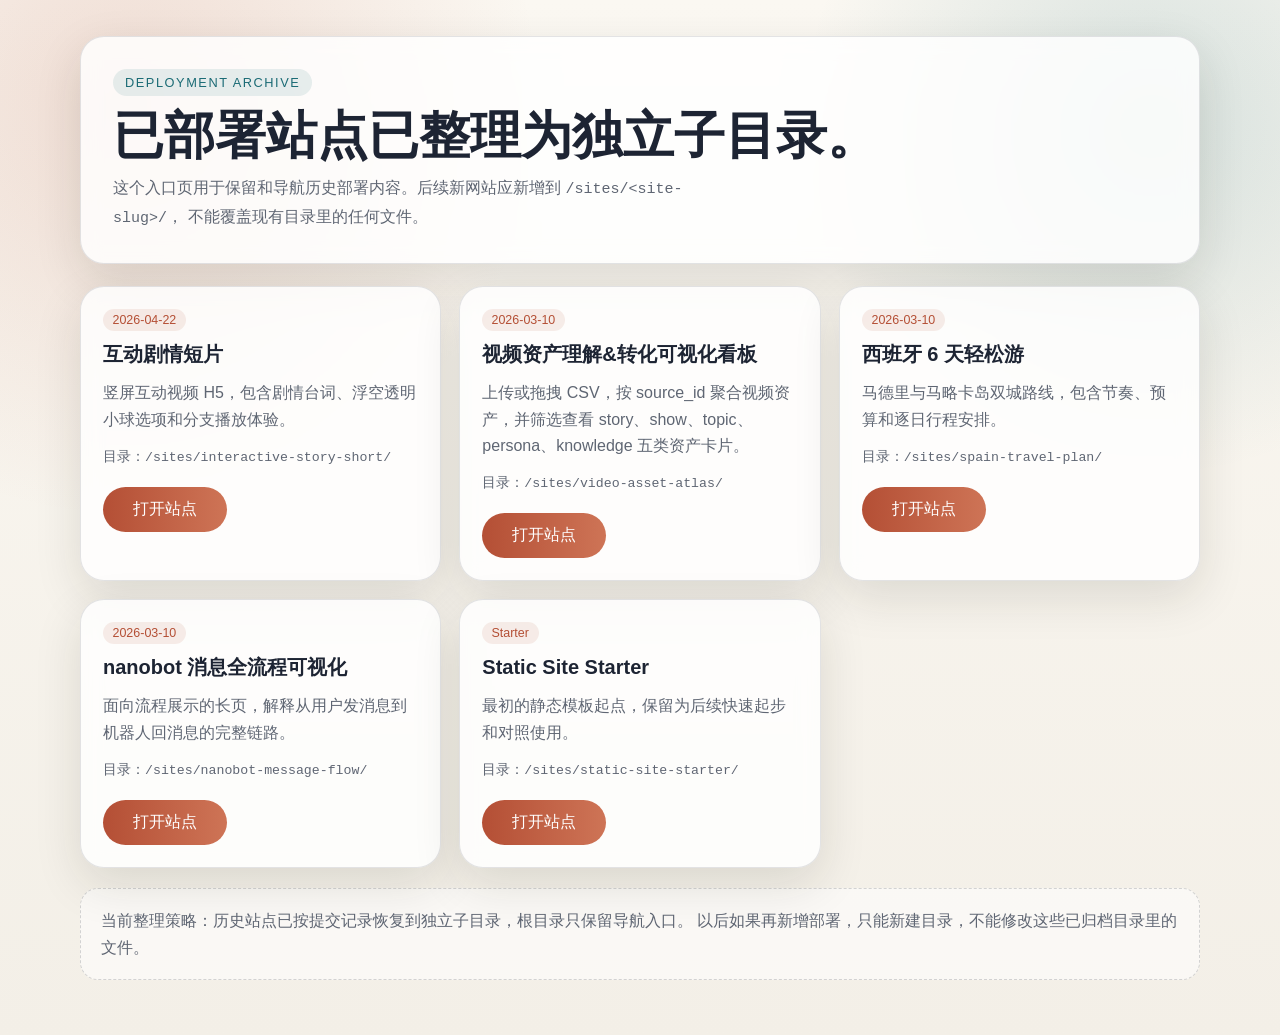
==== commit 3c13fd7a: "Deploy interactive story short" ====
--- a/index.html
+++ b/index.html
@@ -174,6 +174,16 @@
 
     <section class="grid">
       <article class="card">
+        <span class="kicker">2026-04-22</span>
+        <h2>互动剧情短片</h2>
+        <p>竖屏互动视频 H5，包含剧情台词、浮空透明小球选项和分支播放体验。</p>
+        <p class="meta">目录：<code>/sites/interactive-story-short/</code></p>
+        <div class="actions">
+          <a class="button primary" href="./sites/interactive-story-short/">打开站点</a>
+        </div>
+      </article>
+
+      <article class="card">
         <span class="kicker">2026-03-10</span>
         <h2>视频资产理解&转化可视化看板</h2>
         <p>上传或拖拽 CSV，按 source_id 聚合视频资产，并筛选查看 story、show、topic、persona、knowledge 五类资产卡片。</p>
